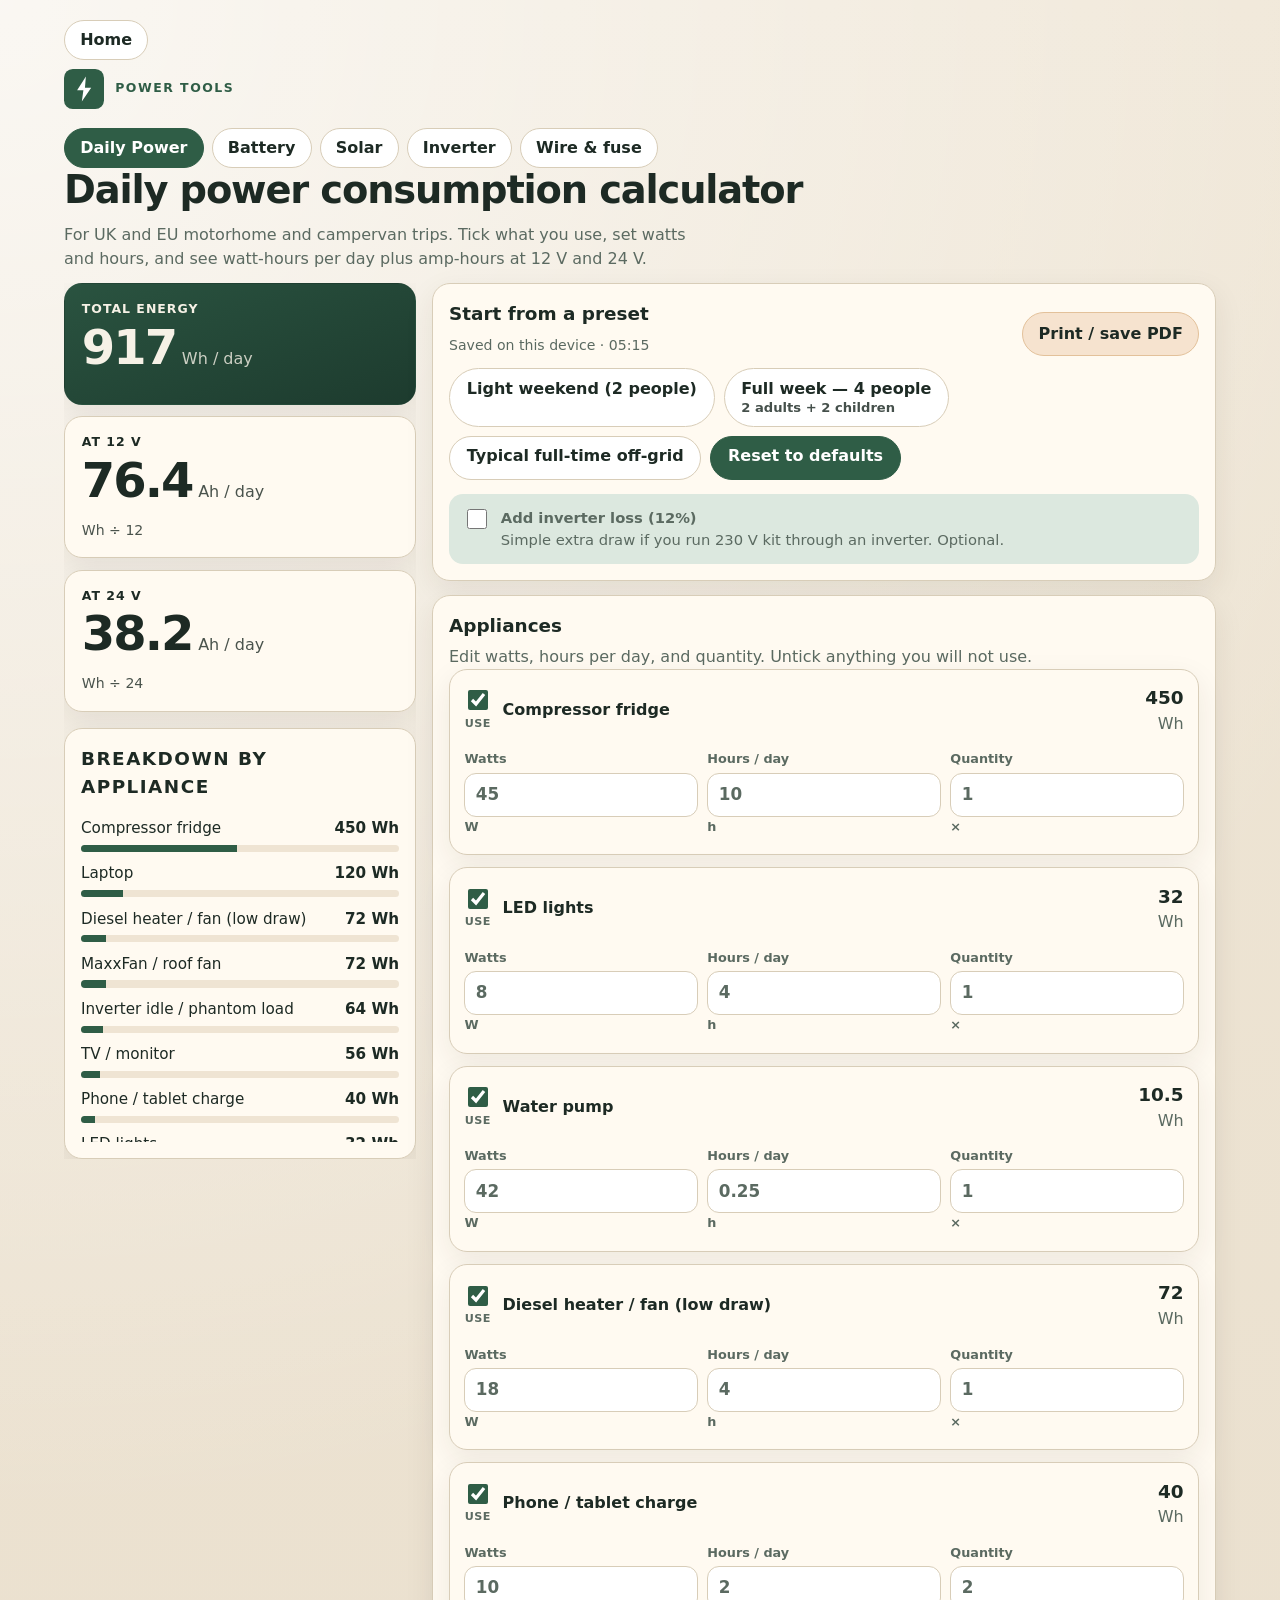
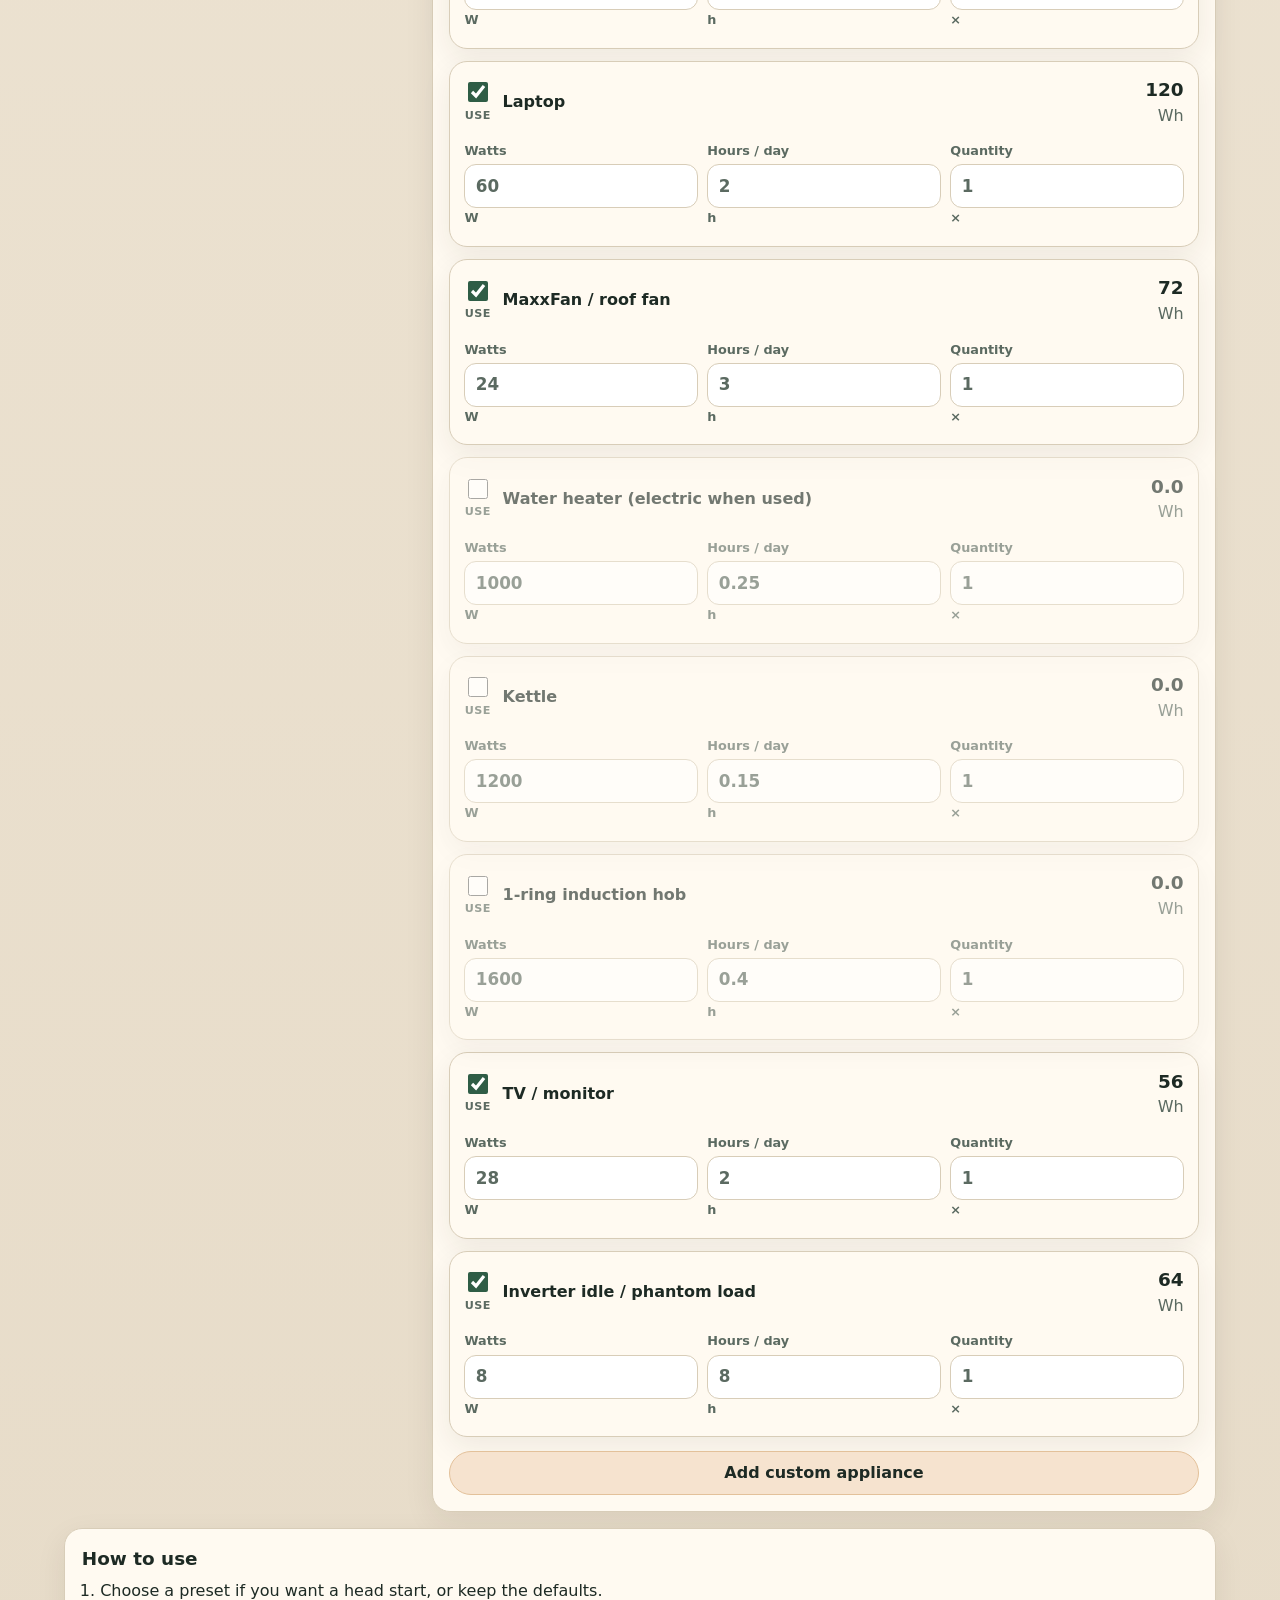
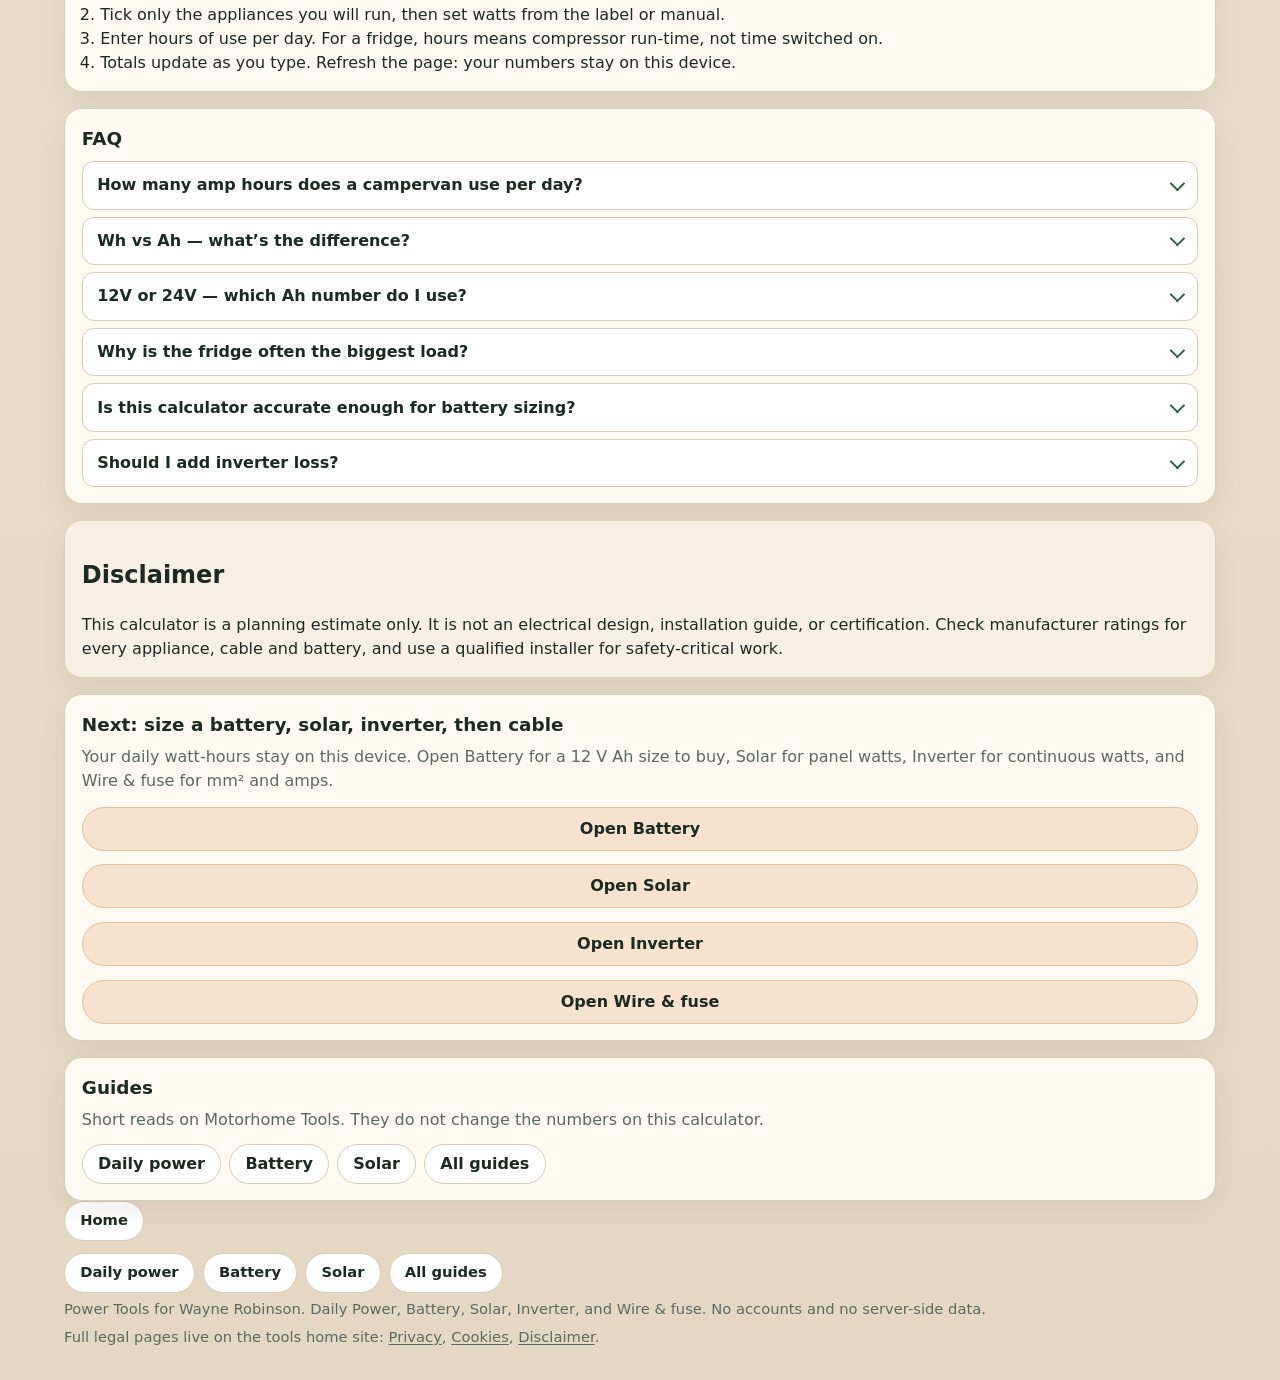
==== index.html @ b66bfe5d "Add Power hub Guides links, home JSON-LD, and Tools legal footer. Cross-link Daily Power, Battery, a" ====
<!DOCTYPE html>
<html lang="en-GB">
  <head>
    <meta charset="utf-8">
    <meta name="viewport" content="width=device-width, initial-scale=1">
    <title>Campervan Daily Power Calculator | Wh &amp; Ah at 12V / 24V | UK &amp; EU</title>
    <meta name="description" content="Work out campervan and motorhome daily power use in Wh and Ah at 12V and 24V. Free UK/EU planning estimate for fridge, lights, heater and more.">
    <meta name="robots" content="index,follow">
    <meta name="author" content="Wayne Robinson">
    <link rel="canonical" href="https://motorhomepower.co.uk/">
    <meta property="og:title" content="Campervan Daily Power Calculator | Wh &amp; Ah at 12V / 24V">
    <meta property="og:description" content="Pick appliances and hours of use to see daily watt-hours and amp-hours at 12V and 24V for UK and EU motorhomes and campervans.">
    <meta property="og:type" content="website">
    <meta property="og:url" content="https://motorhomepower.co.uk/">
    <meta property="og:image" content="https://motorhomepower.co.uk/assets/icon-512.png">
    <meta name="theme-color" content="#2f5d46">
    <link rel="icon" href="assets/favicon.svg?v=20260911a" type="image/svg+xml">
    <link rel="icon" href="assets/favicon-32.png?v=20260911a" type="image/png" sizes="32x32">
    <link rel="apple-touch-icon" href="assets/apple-touch-icon.png?v=20260911a" sizes="180x180">
    <link rel="icon" href="assets/icon-512.png?v=20260911a" type="image/png" sizes="512x512">
    <!-- ASSET_VERSION=20260915c — bump this query on CSS/JS below to force-refresh cached assets. -->
    <link rel="stylesheet" href="assets/styles.css?v=20260915c">
    <script type="application/ld+json">
    {
      "@context": "https://schema.org",
      "@graph": [
        {
          "@type": "WebApplication",
          "name": "Campervan Daily Power Calculator",
          "alternateName": "Daily power consumption calculator",
          "url": "https://motorhomepower.co.uk/",
          "description": "Work out campervan and motorhome daily power use in Wh and Ah at 12V and 24V. Free UK/EU planning estimate for fridge, lights, heater and more.",
          "applicationCategory": "UtilitiesApplication",
          "operatingSystem": "Any",
          "browserRequirements": "Requires JavaScript. Works in modern mobile and desktop browsers.",
          "inLanguage": "en-GB",
          "isAccessibleForFree": true,
          "author": {
            "@type": "Person",
            "name": "Wayne Robinson"
          },
          "featureList": [
            "Daily watt-hours from appliances and hours of use",
            "Amp-hours at 12 V and 24 V",
            "Optional inverter-loss allowance",
            "Figures stay on this device"
          ]
        },
        {
          "@type": "BreadcrumbList",
          "itemListElement": [
            {
              "@type": "ListItem",
              "position": 1,
              "name": "Motorhome Tools",
              "item": "https://motorhometools.co.uk/"
            },
            {
              "@type": "ListItem",
              "position": 2,
              "name": "Daily Power",
              "item": "https://motorhomepower.co.uk/"
            }
          ]
        }
      ]
    }
    </script>
  </head>
  <body>
    <a class="skip-link no-print" href="#calculator">Skip to calculator</a>
    <header class="site-header">
      <nav class="tool-nav hub-home no-print" aria-label="Motorhome Tools">
        <a href="https://motorhometools.co.uk/">Home</a>
      </nav>
      <a class="site-brand no-print" href="/">
        <img src="assets/logo.svg?v=20260911b" width="40" height="40" alt="Power — motorhome tools">
        <span class="eyebrow">Power Tools</span>
      </a>
      <nav class="tool-nav no-print" aria-label="Power Tools">
        <a href="/" aria-current="page">Daily Power</a>
        <a href="battery.html">Battery</a>
        <a href="solar.html">Solar</a>
        <a href="inverter.html">Inverter</a>
        <a href="wire.html">Wire &amp; fuse</a>
      </nav>
      <h1>Daily power consumption calculator</h1>
      <p class="lede no-print">
        For UK and EU motorhome and campervan trips. Tick what you use, set watts and hours,
        and see watt-hours per day plus amp-hours at 12&nbsp;V and 24&nbsp;V.
      </p>
      <p class="print-only print-meta">Planning estimate · daily Wh and Ah at 12&nbsp;V and 24&nbsp;V</p>
    </header>

    <main id="calculator" class="site-main">
      <div class="layout">
        <div class="summary-stack">
          <div class="totals-wrap">
            <section class="totals" aria-live="polite">
              <article class="total-card primary">
                <p class="label">Total energy</p>
                <p class="value"><strong id="total-wh">0</strong><span>Wh / day</span></p>
                <p class="hint" id="loss-note" hidden></p>
              </article>
              <div class="ah-grid">
                <article class="total-card">
                  <p class="label">At 12 V</p>
                  <p class="value"><strong id="total-ah12">0</strong><span>Ah / day</span></p>
                  <p class="hint">Wh ÷ 12</p>
                </article>
                <article class="total-card">
                  <p class="label">At 24 V</p>
                  <p class="value"><strong id="total-ah24">0</strong><span>Ah / day</span></p>
                  <p class="hint">Wh ÷ 24</p>
                </article>
              </div>
            </section>
          </div>

          <section class="breakdown panel" aria-labelledby="breakdown-title">
            <h2 id="breakdown-title">Breakdown by appliance</h2>
            <ol id="breakdown-list"></ol>
          </section>
        </div>

        <div class="controls">
          <section class="panel no-print" aria-labelledby="preset-title">
            <div class="panel-head">
              <div>
                <h2 id="preset-title">Start from a preset</h2>
                <p class="save-state" id="save-state">Saved on this device</p>
              </div>
              <button type="button" class="print-btn" id="print-sheet">Print / save PDF</button>
            </div>
            <div id="presets" class="preset-row" role="group" aria-label="Usage presets"></div>
            <label class="loss-toggle">
              <input id="inverter-loss" type="checkbox">
              <span>
                <strong>Add inverter loss (12%)</strong>
                <span>Simple extra draw if you run 230&nbsp;V kit through an inverter. Optional.</span>
              </span>
            </label>
          </section>

          <section class="panel loads-panel no-print" aria-labelledby="loads-title">
            <h2 id="loads-title">Appliances</h2>
            <p class="lede tight">Edit watts, hours per day, and quantity. Untick anything you will not use.</p>
            <div id="appliance-list" class="appliance-list"></div>
            <button type="button" class="add-btn" id="add-custom">Add custom appliance</button>
          </section>
        </div>
      </div>

      <section class="help-grid no-print" aria-labelledby="help-title">
        <article class="help-card">
          <h2 id="help-title">How to use</h2>
          <ol>
            <li>Choose a preset if you want a head start, or keep the defaults.</li>
            <li>Tick only the appliances you will run, then set watts from the label or manual.</li>
            <li>Enter hours of use per day. For a fridge, hours means compressor run-time, not time switched on.</li>
            <li>Totals update as you type. Refresh the page: your numbers stay on this device.</li>
          </ol>
        </article>
      </section>

      <section class="help-card faq-card no-print" aria-labelledby="faq-title">
        <h2 id="faq-title">FAQ</h2>
        <details>
          <summary>How many amp hours does a campervan use per day?</summary>
          <p>
            There is no single number. A light weekend for two people is often a few tens of Ah at 12&nbsp;V.
              A family week with a kettle or induction hob through an inverter can be a few hundred Ah.
              Use the totals above for your own kit rather than a rule of thumb.
          </p>
        </details>
        <details>
          <summary>Wh vs Ah — what’s the difference?</summary>
          <p>
            Watt-hours (Wh) measure energy. Amp-hours (Ah) are that energy divided by battery voltage:
              Ah = Wh ÷ volts. Wh is useful for comparing loads. Ah is useful once you know whether the
              battery is 12&nbsp;V or 24&nbsp;V.
          </p>
        </details>
        <details>
          <summary>12V or 24V — which Ah number do I use?</summary>
          <p>
            Use the Ah figure that matches your leisure-battery voltage. The same daily Wh is half the Ah
              on 24&nbsp;V (Wh ÷ 24) compared with 12&nbsp;V (Wh ÷ 12). Do not mix the two.
          </p>
        </details>
        <details>
          <summary>Why is the fridge often the biggest load?</summary>
          <p>
            A compressor fridge may only draw 40–60&nbsp;W, but it cycles for many hours. That daily
              watt-hour total often beats lights, phones and a laptop combined. Hours here means compressor
              run-time, not time the fridge is switched on.
          </p>
        </details>
        <details>
          <summary>Is this calculator accurate enough for battery sizing?</summary>
          <p>
            It is a planning estimate, not a design or a guarantee. Weather, fridge duty cycle, cable
              losses, battery age and inverter efficiency all change the real figure. Use it to compare
              setups and leave a margin; get a qualified installer for safety-critical work.
          </p>
        </details>
        <details>
          <summary>Should I add inverter loss?</summary>
          <p>
            Tick it if you run 230&nbsp;V kit (kettle, hob, laptop brick) through an inverter. The extra
              12% is a simple allowance, not a measured efficiency. 12&nbsp;V loads such as the fridge do
              not need it on their own.
          </p>
        </details>
      </section>

      <aside class="disclaimer" aria-label="Disclaimer">
        <h2>Disclaimer</h2>
        <p>
          This calculator is a planning estimate only. It is not an electrical design, installation guide,
          or certification. Check manufacturer ratings for every appliance, cable and battery, and use a
          qualified installer for safety-critical work.
        </p>
      </aside>

      <section class="help-card next-tool no-print" aria-labelledby="next-tool-title">
        <h2 id="next-tool-title">Next: size a battery, solar, inverter, then cable</h2>
        <p>
          Your daily watt-hours stay on this device. Open Battery for a 12&nbsp;V Ah size to buy,
          Solar for panel watts, Inverter for continuous watts, and Wire &amp; fuse for mm² and amps.
        </p>
        <a class="add-btn next-tool-link" href="battery.html">Open Battery</a>
        <a class="add-btn next-tool-link" href="solar.html">Open Solar</a>
        <a class="add-btn next-tool-link" href="inverter.html">Open Inverter</a>
        <a class="add-btn next-tool-link" href="wire.html">Open Wire &amp; fuse</a>
      </section>

      <section class="help-card guides-strip no-print" id="guides" aria-labelledby="guides-title">
        <h2 id="guides-title">Guides</h2>
        <p>Short reads on Motorhome Tools. They do not change the numbers on this calculator.</p>
        <nav class="tool-nav" aria-label="Guides">
          <a href="https://motorhometools.co.uk/guides/daily-power-budget.html">Daily power</a>
          <a href="https://motorhometools.co.uk/guides/battery-size-plain-english.html">Battery</a>
          <a href="https://motorhometools.co.uk/guides/solar-reality-check.html">Solar</a>
          <a href="https://motorhometools.co.uk/guides/">All guides</a>
        </nav>
      </section>
    </main>

    <footer class="site-footer no-print">
      <nav class="tool-nav hub-home" aria-label="Motorhome Tools">
        <a href="https://motorhometools.co.uk/">Home</a>
      </nav>
      <nav class="tool-nav" aria-label="Guides">
        <a href="https://motorhometools.co.uk/guides/daily-power-budget.html">Daily power</a>
        <a href="https://motorhometools.co.uk/guides/battery-size-plain-english.html">Battery</a>
        <a href="https://motorhometools.co.uk/guides/solar-reality-check.html">Solar</a>
        <a href="https://motorhometools.co.uk/guides/">All guides</a>
      </nav>
      <p>Power Tools for Wayne Robinson. Daily Power, Battery, Solar, Inverter, and Wire &amp; fuse. No accounts and no server-side data.</p>
      <p class="footer-legal">Full legal pages live on the tools home site: <a href="https://motorhometools.co.uk/privacy.html">Privacy</a>, <a href="https://motorhometools.co.uk/cookies.html">Cookies</a>, <a href="https://motorhometools.co.uk/disclaimer.html">Disclaimer</a>.</p>
    </footer>

    <div
      class="rotate-gate no-print"
      id="rotate-gate"
      role="alertdialog"
      aria-modal="true"
      aria-hidden="true"
      aria-labelledby="rotate-gate-title"
      aria-describedby="rotate-gate-text"
    >
      <div class="rotate-gate-card">
        <svg class="rotate-gate-icon" viewBox="0 0 64 64" aria-hidden="true" focusable="false">
          <rect x="18" y="8" width="28" height="48" rx="5" fill="none" stroke="currentColor" stroke-width="3"></rect>
          <circle cx="32" cy="48" r="2.2" fill="currentColor"></circle>
          <path d="M50 28a18 18 0 0 1-28 15" fill="none" stroke="currentColor" stroke-width="3" stroke-linecap="round"></path>
          <path d="M46 22v8h8" fill="none" stroke="currentColor" stroke-width="3" stroke-linecap="round" stroke-linejoin="round"></path>
        </svg>
        <h2 id="rotate-gate-title" tabindex="-1">Turn your phone upright</h2>
        <p id="rotate-gate-text">This calculator is made for portrait. Rotate your phone back to keep using it.</p>
      </div>
    </div>

    <script src="assets/calc.js?v=20260909a"></script>
    <script src="assets/defaults.js?v=20260909a"></script>
    <script src="assets/storage.js?v=20260909a"></script>
    <script src="assets/ui.js?v=20260909a"></script>
    <script src="assets/app.js?v=20260909a"></script>
  </body>
</html>
---- assets/styles.css ----
:root {
  --bg: #efe6d6;
  --bg-deep: #e4d8c4;
  --ink: #1d2a24;
  --muted: #5b6a61;
  --card: #fffaf1;
  --card-edge: #d8cdb8;
  --accent: #2f5d46;
  --accent-soft: #dce8df;
  --warm: #c56a27;
  --warm-soft: #f6e3cf;
  --danger: #8a3b2d;
  --shadow: 0 10px 30px rgba(48, 38, 22, 0.08);
  --radius: 18px;
  --max: 72rem;
  color-scheme: light;
}

* {
  box-sizing: border-box;
}

html {
  scroll-behavior: smooth;
}

body {
  margin: 0;
  min-height: 100vh;
  font-family: "Segoe UI", "Helvetica Neue", system-ui, sans-serif;
  color: var(--ink);
  background:
    radial-gradient(circle at top left, rgba(255, 255, 255, 0.7), transparent 32%),
    linear-gradient(180deg, var(--bg) 0%, var(--bg-deep) 100%);
  line-height: 1.5;
}

.sr-only {
  position: absolute;
  width: 1px;
  height: 1px;
  padding: 0;
  margin: -1px;
  overflow: hidden;
  clip: rect(0, 0, 0, 0);
  border: 0;
}

.skip-link {
  position: absolute;
  left: 1rem;
  top: -3rem;
  z-index: 20;
  padding: 0.6rem 0.9rem;
  background: var(--ink);
  color: #fff;
  border-radius: 999px;
}

.skip-link:focus {
  top: 1rem;
}

.site-header,
.site-main,
.site-footer {
  width: min(var(--max), calc(100% - 1.5rem));
  margin-inline: auto;
}

.site-header {
  padding: 1.25rem 0 0.75rem;
}

.site-brand {
  display: inline-flex;
  align-items: center;
  gap: 0.7rem;
  margin: 0 0 0.1rem;
  color: inherit;
  text-decoration: none;
}

.site-brand img {
  display: block;
  width: 2.5rem;
  height: 2.5rem;
  flex: 0 0 auto;
}

.site-brand .eyebrow {
  margin: 0;
}

.eyebrow {
  margin: 0 0 0.35rem;
  color: var(--accent);
  font-size: 0.78rem;
  font-weight: 700;
  letter-spacing: 0.12em;
  text-transform: uppercase;
}

.site-header h1 {
  margin: 0;
  font-size: clamp(1.7rem, 5vw, 2.4rem);
  line-height: 1.15;
  letter-spacing: -0.03em;
}

.lede {
  max-width: 40rem;
  margin: 0.7rem 0 0;
  color: var(--muted);
}

.tool-nav {
  display: flex;
  flex-wrap: wrap;
  gap: 0.5rem;
  margin: 0.75rem 0 0;
}

.hub-home {
  margin: 0 0 0.55rem;
}

.site-footer .hub-home {
  margin: 0 0 0.75rem;
}

.hub-home a {
  background: var(--warm-soft);
  border-color: #e3c19a;
}

.tool-nav a,
.text-btn {
  appearance: none;
  display: inline-flex;
  align-items: center;
  justify-content: center;
  border: 1px solid var(--card-edge);
  background: #fff;
  color: var(--ink);
  border-radius: 999px;
  min-height: 2.5rem;
  padding: 0.4rem 0.95rem;
  font: inherit;
  font-weight: 650;
  text-decoration: none;
  cursor: pointer;
}

.tool-nav a[aria-current="page"],
.tool-nav a.is-current {
  background: var(--accent);
  color: #fff;
  border-color: var(--accent);
}

.text-btn {
  min-height: 2.6rem;
  background: var(--warm-soft);
  border-color: #e3c19a;
}

.action-row {
  display: flex;
  flex-wrap: wrap;
  gap: 0.55rem;
  margin-top: 0.85rem;
}

#source-note {
  margin-top: 0.85rem;
}

.field-heading {
  margin: 1.1rem 0 0.45rem;
  font-size: 0.8rem;
  font-weight: 700;
  letter-spacing: 0.08em;
  text-transform: uppercase;
  color: var(--muted);
}

.field-hint {
  margin: 0.4rem 0 0;
  color: var(--muted);
  font-size: 0.88rem;
}

.panel > .field {
  display: block;
  margin-top: 0.9rem;
}

.panel > .field[hidden] {
  display: none;
}

.next-tool {
  margin: 1rem 0 0;
}

.next-tool p {
  margin: 0.4rem 0 0;
  color: var(--muted);
}

.next-tool-link {
  display: inline-flex;
  align-items: center;
  justify-content: center;
  width: auto;
  min-width: 12rem;
  margin-top: 0.85rem;
  margin-right: 0.55rem;
  text-decoration: none;
}

/* Phones: keep document order totals → appliances → breakdown. */
.layout {
  display: flex;
  flex-direction: column;
  isolation: isolate;
}

.summary-stack {
  display: contents;
}

.totals-wrap {
  order: 1;
  position: sticky;
  top: 0;
  z-index: 5;
  padding: 0.65rem 0 0.85rem;
  background: linear-gradient(180deg, rgba(239, 230, 214, 0.96), rgba(239, 230, 214, 0.88));
  backdrop-filter: blur(10px);
}

.controls {
  order: 2;
}

.breakdown {
  order: 3;
}

.totals {
  display: grid;
  grid-template-columns: 1fr;
  gap: 0.7rem;
}

.total-card,
.panel,
.appliance-card,
.help-card,
.disclaimer {
  background: var(--card);
  border: 1px solid var(--card-edge);
  border-radius: var(--radius);
  box-shadow: var(--shadow);
}

.total-card {
  padding: 1rem 1.05rem 1.05rem;
}

.total-card.primary {
  background: linear-gradient(160deg, #2a5340 0%, #1d3b2e 100%);
  color: #f6f1e6;
  border-color: transparent;
}

.total-card .label,
.breakdown h2 {
  margin: 0;
  font-size: 0.78rem;
  letter-spacing: 0.08em;
  text-transform: uppercase;
  font-weight: 700;
}

.total-card .value {
  display: flex;
  align-items: baseline;
  gap: 0.35rem;
  margin-top: 0.25rem;
  font-variant-numeric: tabular-nums;
}

.total-card .value strong {
  font-size: clamp(2rem, 8vw, 3rem);
  letter-spacing: -0.04em;
  line-height: 1;
}

.total-card .value span,
.total-card .hint {
  color: inherit;
  opacity: 0.8;
}

.total-card .hint,
.loss-note,
.save-state {
  margin: 0.45rem 0 0;
  font-size: 0.88rem;
}

.ah-grid {
  display: grid;
  grid-template-columns: 1fr 1fr;
  gap: 0.7rem;
}

.totals.battery-totals,
.totals.solar-totals,
.totals.inverter-totals,
.totals.wiring-totals {
  grid-template-columns: 1fr;
}

.battery-voltage,
.solar-kicker,
.inverter-kicker,
.wiring-kicker {
  margin: 0.35rem 0 0;
  font-size: 0.95rem;
  font-weight: 650;
  opacity: 0.88;
}

.wiring-fuse {
  margin: 0.55rem 0 0;
  font-size: 1.05rem;
  font-weight: 650;
}

.wiring-fuse strong {
  font-variant-numeric: tabular-nums;
  font-size: 1.25rem;
}

.battery-support,
.solar-support,
.inverter-support,
.wiring-support {
  display: flex;
  flex-wrap: wrap;
  gap: 0.45rem 0.55rem;
  margin: 0.7rem 0 0;
  font-size: 0.88rem;
}

.battery-support span,
.solar-support span,
.inverter-support span,
.wiring-support span {
  display: inline-flex;
  align-items: baseline;
  gap: 0.2rem;
  padding: 0.28rem 0.65rem;
  border-radius: 999px;
  background: rgba(255, 255, 255, 0.12);
}

.battery-support strong,
.solar-support strong,
.inverter-support strong,
.wiring-support strong {
  font-variant-numeric: tabular-nums;
}

.panel {
  padding: 1rem;
}

.loads-panel {
  margin-top: 0.85rem;
}

.lede.tight {
  margin-top: 0;
}

.panel-head {
  display: flex;
  justify-content: space-between;
  flex-wrap: wrap;
  gap: 0.75rem;
  align-items: end;
  margin-bottom: 0.75rem;
}

.panel h2,
.help-card h2 {
  margin: 0 0 0.35rem;
  font-size: 1.15rem;
}

.preset-row {
  display: flex;
  flex-wrap: wrap;
  gap: 0.55rem;
}

.preset-row button,
.icon-btn,
.add-btn,
.print-btn {
  appearance: none;
  border: 1px solid var(--card-edge);
  background: #fff;
  color: var(--ink);
  border-radius: 999px;
  min-height: 2.75rem;
  padding: 0.55rem 0.95rem;
  font: inherit;
  font-weight: 650;
  cursor: pointer;
}

.preset-row button {
  display: inline-flex;
  flex-direction: column;
  align-items: flex-start;
  max-width: 100%;
  padding: 0.6rem 1.05rem;
  text-align: left;
  line-height: 1.3;
  text-wrap: pretty;
  white-space: normal;
}

.preset-sublabel {
  display: block;
  font-size: 0.82em;
  font-weight: 600;
  opacity: 0.82;
}

.preset-row button.is-selected,
.preset-row button[aria-pressed="true"] {
  background: var(--accent);
  color: #fff;
  border-color: var(--accent);
}

.print-btn {
  background: var(--warm-soft);
  border-color: #e3c19a;
}

.preset-row button:focus-visible,
.icon-btn:focus-visible,
.add-btn:focus-visible,
.print-btn:focus-visible,
.site-brand:focus-visible,
.tool-nav a:focus-visible,
.text-btn:focus-visible,
input:focus-visible {
  outline: 3px solid #f0b25a;
  outline-offset: 2px;
}

.loss-toggle {
  display: flex;
  align-items: flex-start;
  gap: 0.7rem;
  margin-top: 0.9rem;
  padding: 0.8rem 0.9rem;
  background: var(--accent-soft);
  border-radius: 14px;
}

.loss-toggle input {
  width: 1.2rem;
  height: 1.2rem;
  margin-top: 0.15rem;
  accent-color: var(--accent);
}

.loss-toggle strong {
  display: block;
}

.loss-toggle span {
  color: var(--muted);
  font-size: 0.92rem;
}

.appliance-list {
  display: grid;
  gap: 0.75rem;
}

.loads-panel .field-hint + .appliance-list {
  margin-top: 0.75rem;
}

.appliance-card {
  padding: 0.9rem;
}

.appliance-card.is-off {
  opacity: 0.62;
}

.appliance-head {
  display: grid;
  grid-template-columns: auto minmax(0, 1fr) auto;
  gap: 0.7rem;
  align-items: center;
}

.appliance-card[data-id^="custom-"] .appliance-head {
  grid-template-columns: auto minmax(0, 1fr) auto auto;
}

.appliance-title,
.appliance-wh {
  min-width: 0;
}

.appliance-title h3 {
  overflow-wrap: anywhere;
}

.appliance-title h3,
.name-input {
  margin: 0;
  font-size: 1rem;
  font-weight: 700;
}

.name-input,
.field-control input {
  width: 100%;
  min-width: 0;
  border: 1px solid var(--card-edge);
  border-radius: 12px;
  background: #fff;
  color: inherit;
  font: inherit;
}

.name-input {
  min-height: 2.6rem;
  padding: 0.4rem 0.65rem;
}

.check {
  display: flex;
  flex-direction: column;
  align-items: center;
  gap: 0.15rem;
  font-size: 0.7rem;
  font-weight: 700;
  letter-spacing: 0.04em;
  text-transform: uppercase;
  color: var(--muted);
}

.check input {
  width: 1.25rem;
  height: 1.25rem;
  accent-color: var(--accent);
}

.appliance-wh {
  margin: 0;
  text-align: right;
  font-variant-numeric: tabular-nums;
  color: var(--muted);
}

.appliance-wh strong {
  display: block;
  color: var(--ink);
  font-size: 1.15rem;
}

.icon-btn {
  min-width: 4.6rem;
  color: var(--danger);
}

.appliance-fields {
  display: grid;
  grid-template-columns: 1fr;
  gap: 0.6rem;
  margin-top: 0.85rem;
}

.field span {
  display: block;
  margin-bottom: 0.25rem;
  font-size: 0.8rem;
  font-weight: 700;
  color: var(--muted);
}

.field-control {
  display: flex;
  align-items: center;
  gap: 0.4rem;
}

.field-control input {
  min-height: 2.75rem;
  padding: 0.45rem 0.65rem;
  font-size: 1.05rem;
  font-variant-numeric: tabular-nums;
}

.field-control em {
  font-style: normal;
  color: var(--muted);
  min-width: 1rem;
}

.add-btn {
  width: 100%;
  margin-top: 0.85rem;
  background: var(--warm-soft);
  border-color: #e3c19a;
}

.breakdown {
  margin-top: 1rem;
}

.breakdown ol {
  list-style: none;
  margin: 0.7rem 0 0;
  padding: 0;
  display: grid;
  gap: 0.65rem;
}

.breakdown-meta {
  display: flex;
  justify-content: space-between;
  gap: 0.75rem;
  font-size: 0.95rem;
}

.breakdown-bar {
  height: 0.45rem;
  margin-top: 0.3rem;
  background: #efe4d3;
  border-radius: 999px;
  overflow: hidden;
}

.breakdown-bar span {
  display: block;
  height: 100%;
  background: var(--accent);
}

.help-grid,
.faq-card,
.disclaimer,
.next-tool,
.guides-strip {
  position: relative;
  z-index: 1;
}

.guides-strip {
  margin: 1rem 0 0;
}

.guides-strip p {
  margin: 0.4rem 0 0;
  color: var(--muted);
}

.help-grid {
  display: grid;
  gap: 0.75rem;
  margin: 1rem 0;
}

.help-card,
.disclaimer {
  padding: 1rem 1.05rem;
}

.help-card ol,
.help-card ul {
  margin: 0.4rem 0 0;
  padding-left: 1.15rem;
}

.faq-card {
  margin: 0 0 1rem;
}

.faq-card details {
  background: #fff;
  border: 1px solid var(--card-edge);
  border-radius: 12px;
  padding: 0.7rem 0.9rem;
  margin: 0.45rem 0;
}

.faq-card details:first-of-type {
  margin-top: 0.55rem;
}

.faq-card details:last-of-type {
  margin-bottom: 0;
}

.faq-card summary {
  list-style: none;
  cursor: pointer;
  font-weight: 750;
  display: flex;
  align-items: center;
  justify-content: space-between;
  gap: 0.75rem;
}

.faq-card summary::-webkit-details-marker {
  display: none;
}

.faq-card summary::after {
  content: "";
  flex: 0 0 0.55rem;
  width: 0.55rem;
  height: 0.55rem;
  border-right: 2px solid var(--accent);
  border-bottom: 2px solid var(--accent);
  transform: rotate(45deg);
  transition: transform 0.15s ease;
  margin-top: -4px;
}

.faq-card details[open] > summary::after {
  transform: rotate(-135deg);
  margin-top: 4px;
}

.faq-card summary:focus-visible {
  outline: 2px solid var(--accent);
  outline-offset: 3px;
  border-radius: 4px;
}

.faq-card details p {
  color: var(--muted);
  margin: 0.45rem 0 0.15rem;
}

.print-only {
  display: none;
}

.disclaimer {
  background: #f7efe3;
  border-color: #e2d1b4;
}

.disclaimer p {
  margin: 0.4rem 0 0;
}

.save-state {
  color: var(--muted);
}

.site-footer {
  padding: 0 0 2rem;
  color: var(--muted);
  font-size: 0.92rem;
}

.site-footer p {
  margin: 0.35rem 0 0;
}

.site-footer .tool-nav + .tool-nav {
  margin-top: 0.55rem;
}

.footer-legal {
  margin: 0.55rem 0 0;
}

.footer-legal a {
  color: inherit;
  text-underline-offset: 0.15em;
}

.rotate-gate {
  display: none;
}

.rotate-gate-card {
  width: min(28rem, 100%);
  padding: 1.35rem 1.25rem 1.4rem;
  background: var(--card);
  color: var(--ink);
  border: 1px solid var(--card-edge);
  border-radius: var(--radius);
  box-shadow: var(--shadow);
}

.rotate-gate-icon {
  display: block;
  width: 3.4rem;
  height: 3.4rem;
  margin: 0 auto 0.7rem;
  color: var(--accent);
}

.rotate-gate-card h2 {
  margin: 0;
  font-size: 1.45rem;
  letter-spacing: -0.03em;
  line-height: 1.2;
}

.rotate-gate-card p {
  margin: 0.55rem 0 0;
  color: var(--muted);
}

/*
  Phones held sideways only. iPad landscape is taller than this (768px+),
  and wide desktop windows are excluded by max-width.
*/
@media (orientation: landscape) and (max-height: 540px) and (max-width: 1000px) {
  html,
  body {
    overflow: hidden;
    height: 100%;
    overscroll-behavior: none;
    touch-action: none;
  }

  .skip-link,
  .site-header,
  .site-main,
  .site-footer {
    pointer-events: none;
    user-select: none;
  }

  .rotate-gate {
    display: flex;
    position: fixed;
    inset: 0;
    z-index: 200;
    align-items: center;
    justify-content: center;
    padding: 1rem;
    background: rgba(29, 42, 36, 0.92);
    text-align: center;
  }
}

@media (max-width: 420px) {
  .appliance-head,
  .appliance-card[data-id^="custom-"] .appliance-head {
    grid-template-columns: auto minmax(0, 1fr);
    align-items: start;
  }

  .appliance-wh,
  .icon-btn {
    grid-column: 2;
    justify-self: end;
  }
}

@media (min-width: 640px) {
  .appliance-fields {
    grid-template-columns: repeat(3, 1fr);
  }

  .totals {
    grid-template-columns: 1.3fr 1fr;
  }

  .totals.battery-totals,
  .totals.solar-totals,
  .totals.inverter-totals,
  .totals.wiring-totals {
    grid-template-columns: 1fr;
  }

  .ah-grid {
    grid-template-columns: 1fr;
  }
}

/* Phone landscape and other short windows: do not pin totals over the page. */
@media (max-height: 699px) {
  .totals-wrap {
    position: static;
    z-index: auto;
    padding: 0.4rem 0 0.55rem;
  }

  .totals {
    grid-template-columns: minmax(0, 1.2fr) minmax(0, 1fr) minmax(0, 1fr);
  }

  .ah-grid {
    display: contents;
  }

  .totals.battery-totals,
  .totals.solar-totals,
  .totals.inverter-totals,
  .totals.wiring-totals {
    grid-template-columns: 1fr;
  }

  .total-card {
    padding: 0.7rem 0.8rem 0.75rem;
  }

  .total-card .value strong {
    font-size: clamp(1.35rem, 5.5vw, 2.1rem);
  }
}

/*
  Sticky two-column summary is for tablet/desktop only.
  Phone landscape is often 800–930px wide but ~390px tall, so a width-only
  768px grid overlaps the appliance editor and How to use / FAQ.
*/
@media (min-width: 768px) and (min-height: 700px) {
  .layout {
    display: grid;
    grid-template-columns: minmax(16.5rem, 20rem) minmax(0, 1fr);
    gap: 1rem;
    align-items: start;
  }

  .summary-stack {
    display: flex;
    flex-direction: column;
    gap: 1rem;
    position: sticky;
    top: 0.75rem;
    z-index: 1;
    align-self: start;
    max-height: calc(100vh - 1.5rem);
    max-height: calc(100dvh - 1.5rem);
    min-height: 0;
    overflow: auto;
  }

  .totals-wrap {
    order: unset;
    position: static;
    z-index: auto;
    padding: 0;
    background: none;
    backdrop-filter: none;
    flex: 0 0 auto;
  }

  .controls {
    order: unset;
    position: relative;
    z-index: 2;
    min-width: 0;
  }

  .breakdown {
    order: unset;
    margin-top: 0;
    flex: 1 1 auto;
    min-height: 0;
    display: flex;
    flex-direction: column;
    overflow: hidden;
  }

  .breakdown ol {
    flex: 1 1 auto;
    min-height: 0;
    overflow-y: auto;
    overscroll-behavior: contain;
    -webkit-overflow-scrolling: touch;
  }

  .totals,
  .ah-grid {
    grid-template-columns: 1fr;
  }
}

@media (min-width: 960px) and (min-height: 700px) {
  .layout {
    grid-template-columns: minmax(18rem, 22rem) minmax(0, 1fr);
  }
}

@media print {
  :root {
    color-scheme: light;
  }

  @page {
    margin: 12mm;
  }

  * {
    box-shadow: none !important;
    text-shadow: none !important;
  }

  html {
    scroll-behavior: auto;
  }

  body {
    background: #fff;
    color: #111;
    font-size: 12pt;
    line-height: 1.4;
    -webkit-print-color-adjust: exact;
    print-color-adjust: exact;
  }

  .no-print {
    display: none !important;
  }

  .print-only {
    display: block;
  }

  .print-meta {
    margin: 0.4rem 0 0;
    color: #444;
    font-size: 10pt;
  }

  .site-header,
  .site-main,
  .site-footer {
    width: 100%;
    max-width: none;
    margin: 0;
  }

  .site-header {
    padding: 0 0 0.6rem;
  }

  .site-header h1 {
    font-size: 20pt;
  }

  .summary-stack,
  .totals-wrap,
  .controls,
  .breakdown {
    display: block;
    order: unset;
    position: static;
    max-height: none;
    overflow: visible;
  }

  .totals-wrap {
    padding: 0;
    background: none;
    backdrop-filter: none;
  }

  .layout,
  .totals,
  .ah-grid,
  .help-grid {
    display: block;
  }

  .breakdown ol {
    overflow: visible;
    max-height: none;
  }

  .total-card,
  .panel,
  .disclaimer {
    break-inside: avoid;
    box-shadow: none;
    background: #fff;
    border: 1px solid #bbb;
    border-radius: 0;
    margin: 0 0 0.7rem;
    padding: 0.65rem 0.75rem;
  }

  .total-card.primary {
    background: #fff;
    color: #111;
    border-color: #bbb;
  }

  .total-card .value strong {
    font-size: 18pt;
  }

  .total-card .value span,
  .total-card .hint {
    opacity: 1;
    color: #444;
  }

  .breakdown {
    margin-top: 0;
  }

  .breakdown-bar {
    background: #e6e6e6;
  }

  .breakdown-bar span {
    background: #333;
  }

  .disclaimer {
    background: #fff;
    border-color: #bbb;
  }

  .ah-grid .total-card {
    margin-bottom: 0.7rem;
  }

  .battery-support span,
  .solar-support span,
  .inverter-support span,
  .wiring-support span {
    background: #f3f3f3;
    border: 1px solid #ccc;
  }
}
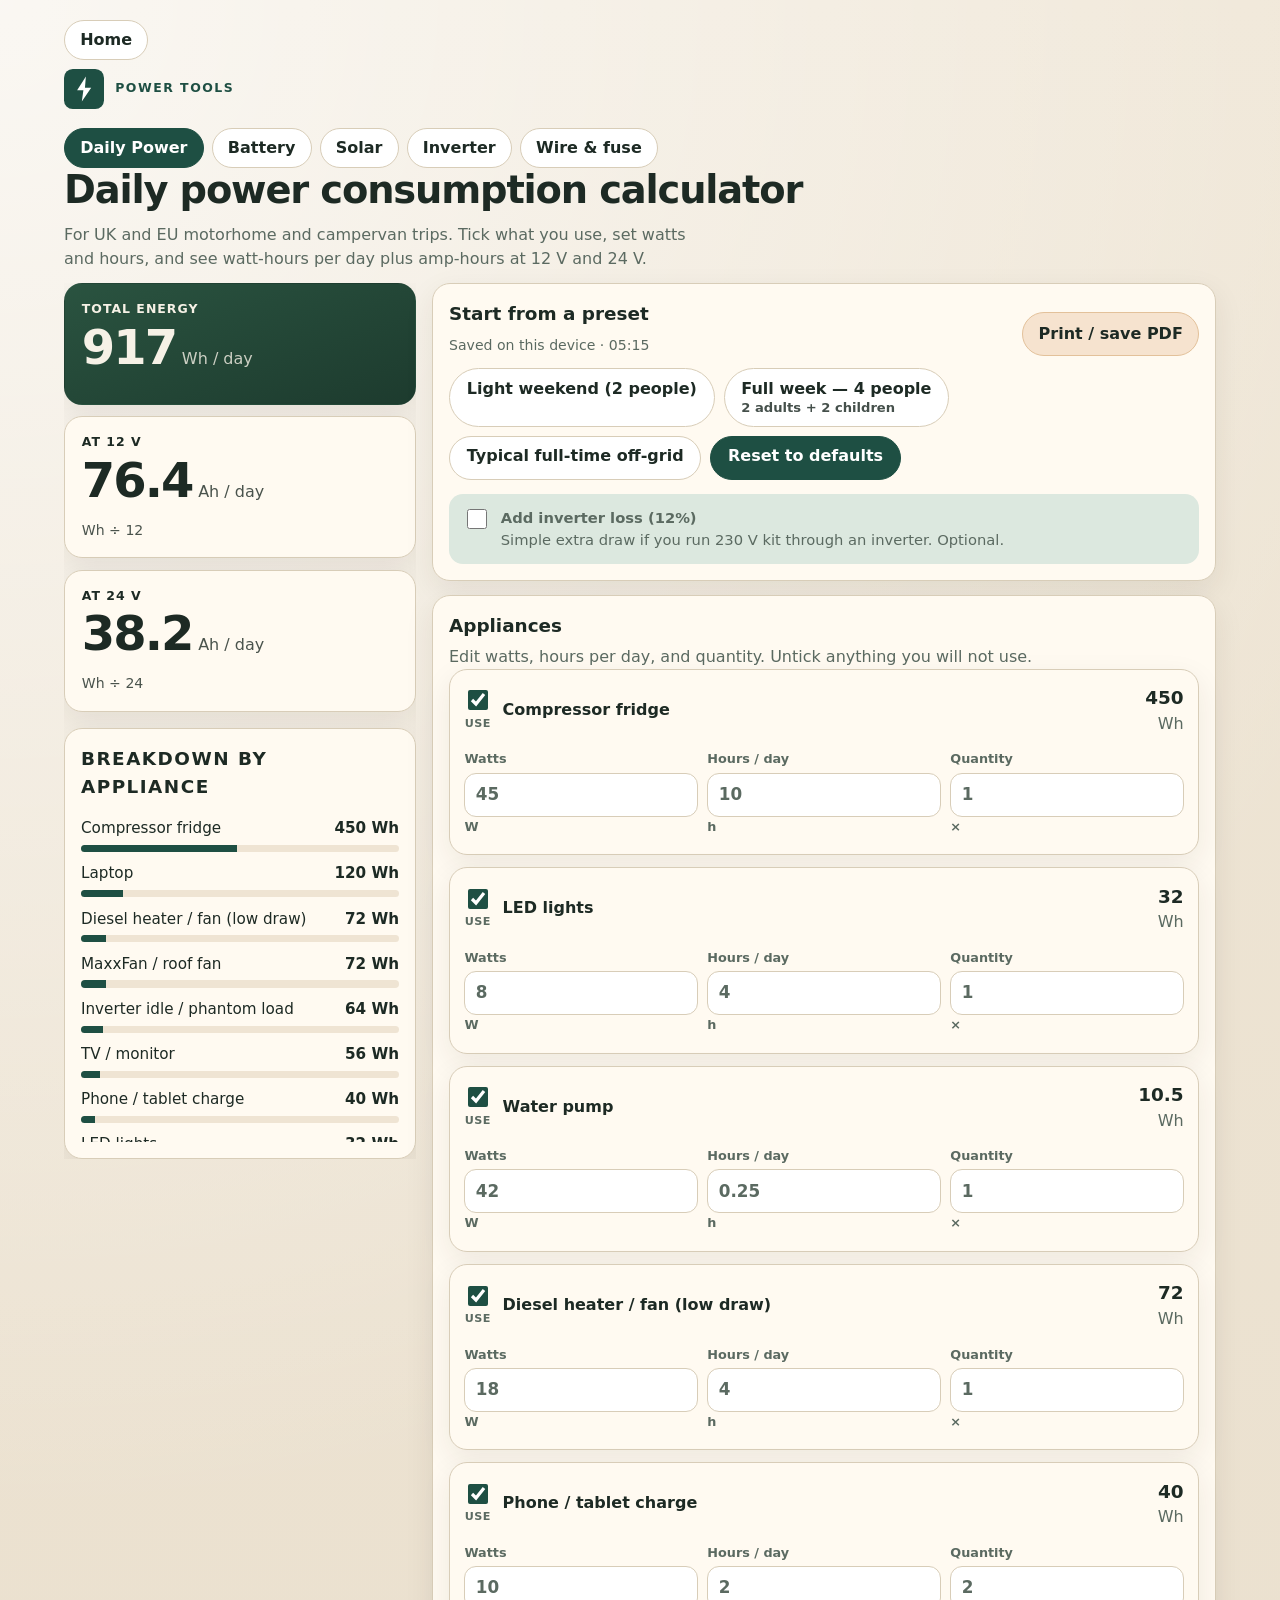
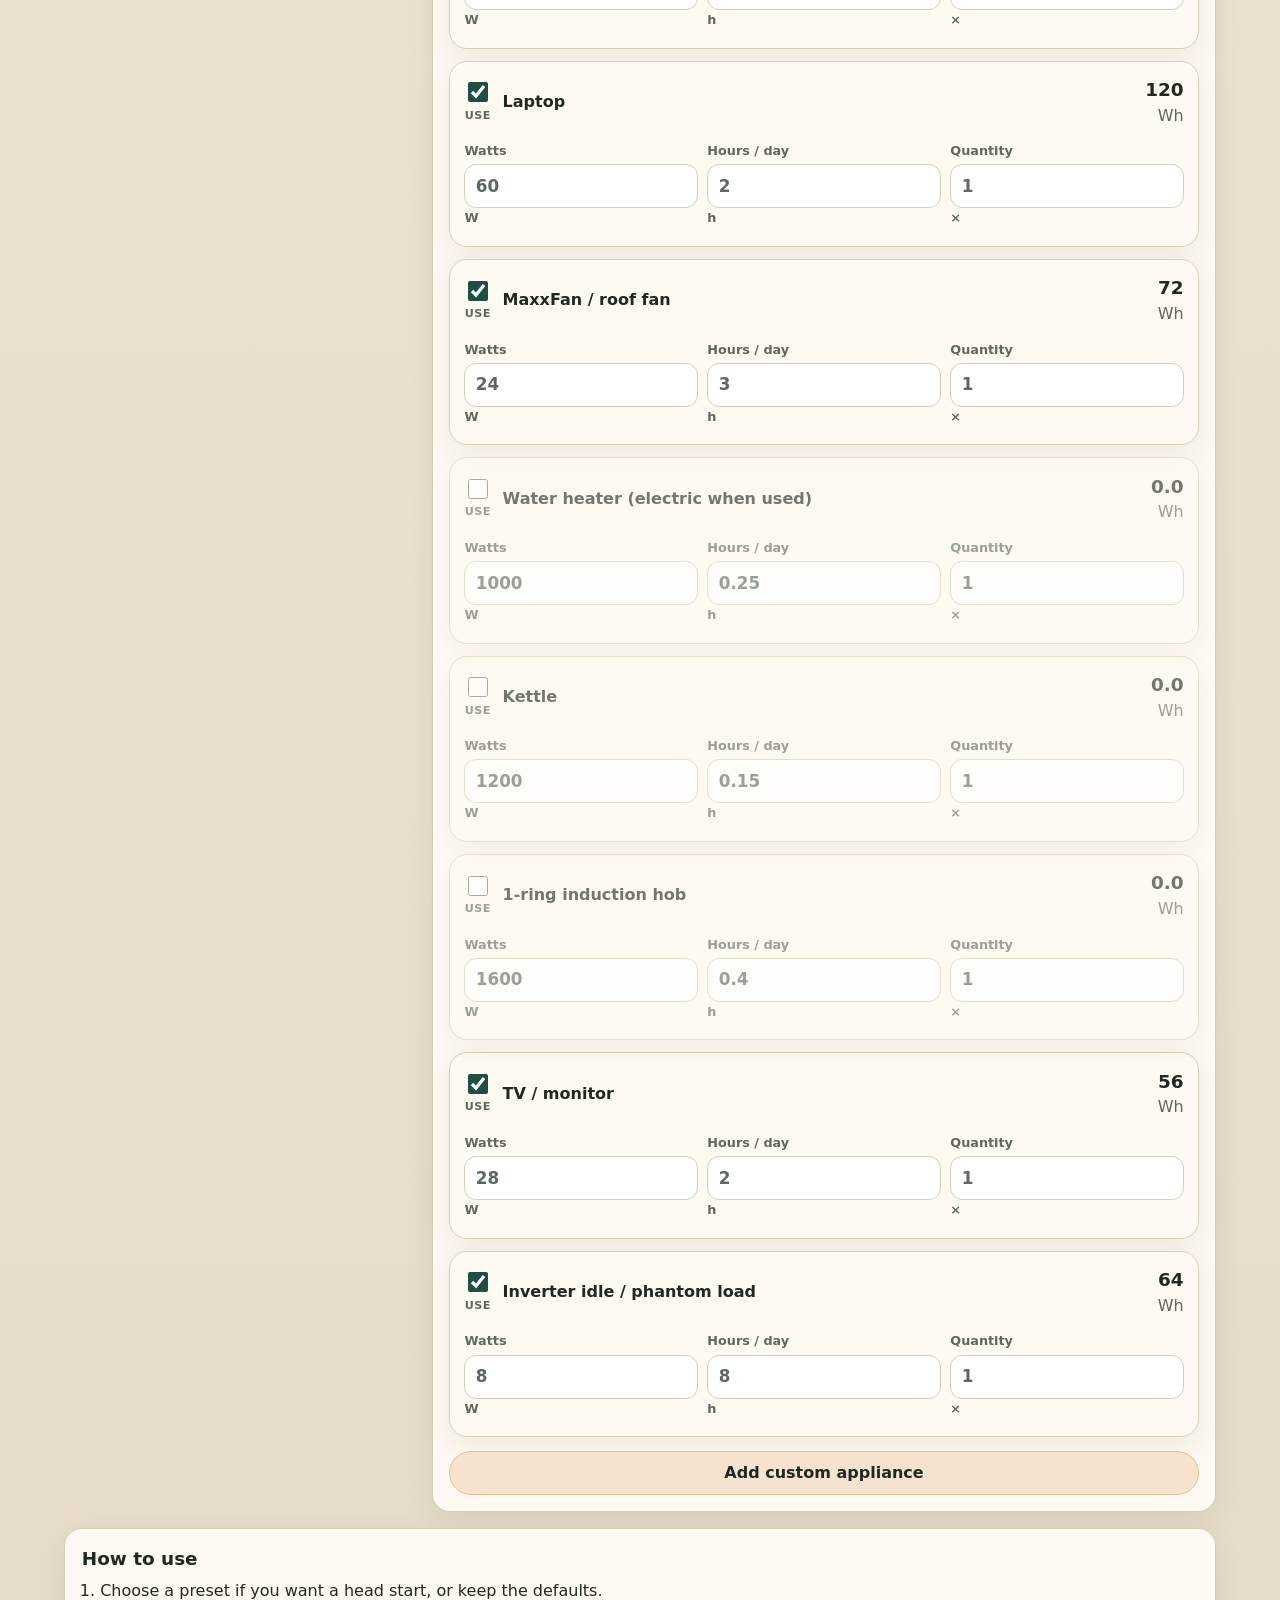
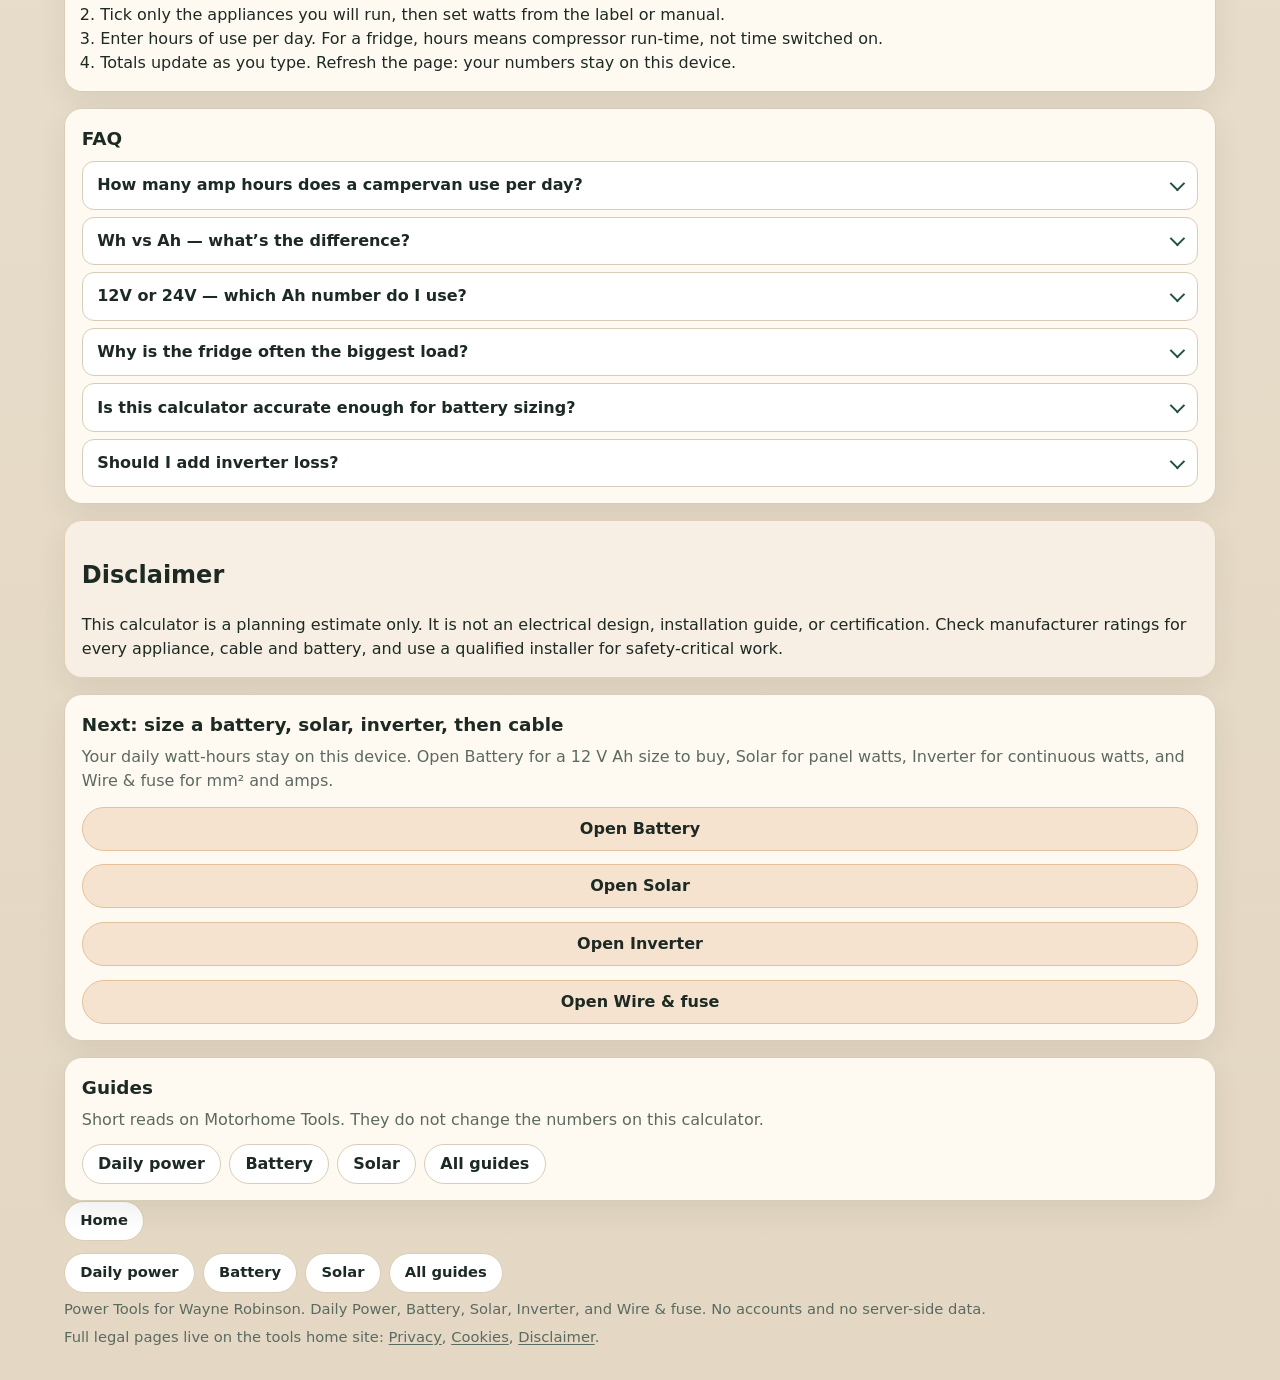
==== commit b17dbfaa: "Swap Power logos to the pine #1e4f43 family. Replace the old #2f5d46 mark and favicons with the unlo" ====
--- a/index.html
+++ b/index.html
@@ -13,13 +13,14 @@
     <meta property="og:type" content="website">
     <meta property="og:url" content="https://motorhomepower.co.uk/">
     <meta property="og:image" content="https://motorhomepower.co.uk/assets/icon-512.png">
-    <meta name="theme-color" content="#2f5d46">
-    <link rel="icon" href="assets/favicon.svg?v=20260911a" type="image/svg+xml">
-    <link rel="icon" href="assets/favicon-32.png?v=20260911a" type="image/png" sizes="32x32">
-    <link rel="apple-touch-icon" href="assets/apple-touch-icon.png?v=20260911a" sizes="180x180">
-    <link rel="icon" href="assets/icon-512.png?v=20260911a" type="image/png" sizes="512x512">
-    <!-- ASSET_VERSION=20260915c — bump this query on CSS/JS below to force-refresh cached assets. -->
-    <link rel="stylesheet" href="assets/styles.css?v=20260915c">
+    <meta property="og:image:alt" content="Power — motorhome tools">
+    <meta name="theme-color" content="#1e4f43">
+    <link rel="icon" href="assets/favicon.svg?v=20260915d" type="image/svg+xml">
+    <link rel="icon" href="assets/favicon-32.png?v=20260915d" type="image/png" sizes="32x32">
+    <link rel="apple-touch-icon" href="assets/apple-touch-icon.png?v=20260915d" sizes="180x180">
+    <link rel="icon" href="assets/icon-512.png?v=20260915d" type="image/png" sizes="512x512">
+    <!-- ASSET_VERSION=20260915d — bump this query on CSS/JS below to force-refresh cached assets. -->
+    <link rel="stylesheet" href="assets/styles.css?v=20260915d">
     <script type="application/ld+json">
     {
       "@context": "https://schema.org",
@@ -74,7 +75,7 @@
         <a href="https://motorhometools.co.uk/">Home</a>
       </nav>
       <a class="site-brand no-print" href="/">
-        <img src="assets/logo.svg?v=20260911b" width="40" height="40" alt="Power — motorhome tools">
+        <img src="assets/logo.svg?v=20260915d" width="40" height="40" alt="Power — motorhome tools">
         <span class="eyebrow">Power Tools</span>
       </a>
       <nav class="tool-nav no-print" aria-label="Power Tools">
--- a/assets/styles.css
+++ b/assets/styles.css
@@ -5,7 +5,7 @@
   --muted: #5b6a61;
   --card: #fffaf1;
   --card-edge: #d8cdb8;
-  --accent: #2f5d46;
+  --accent: #1e4f43;
   --accent-soft: #dce8df;
   --warm: #c56a27;
   --warm-soft: #f6e3cf;
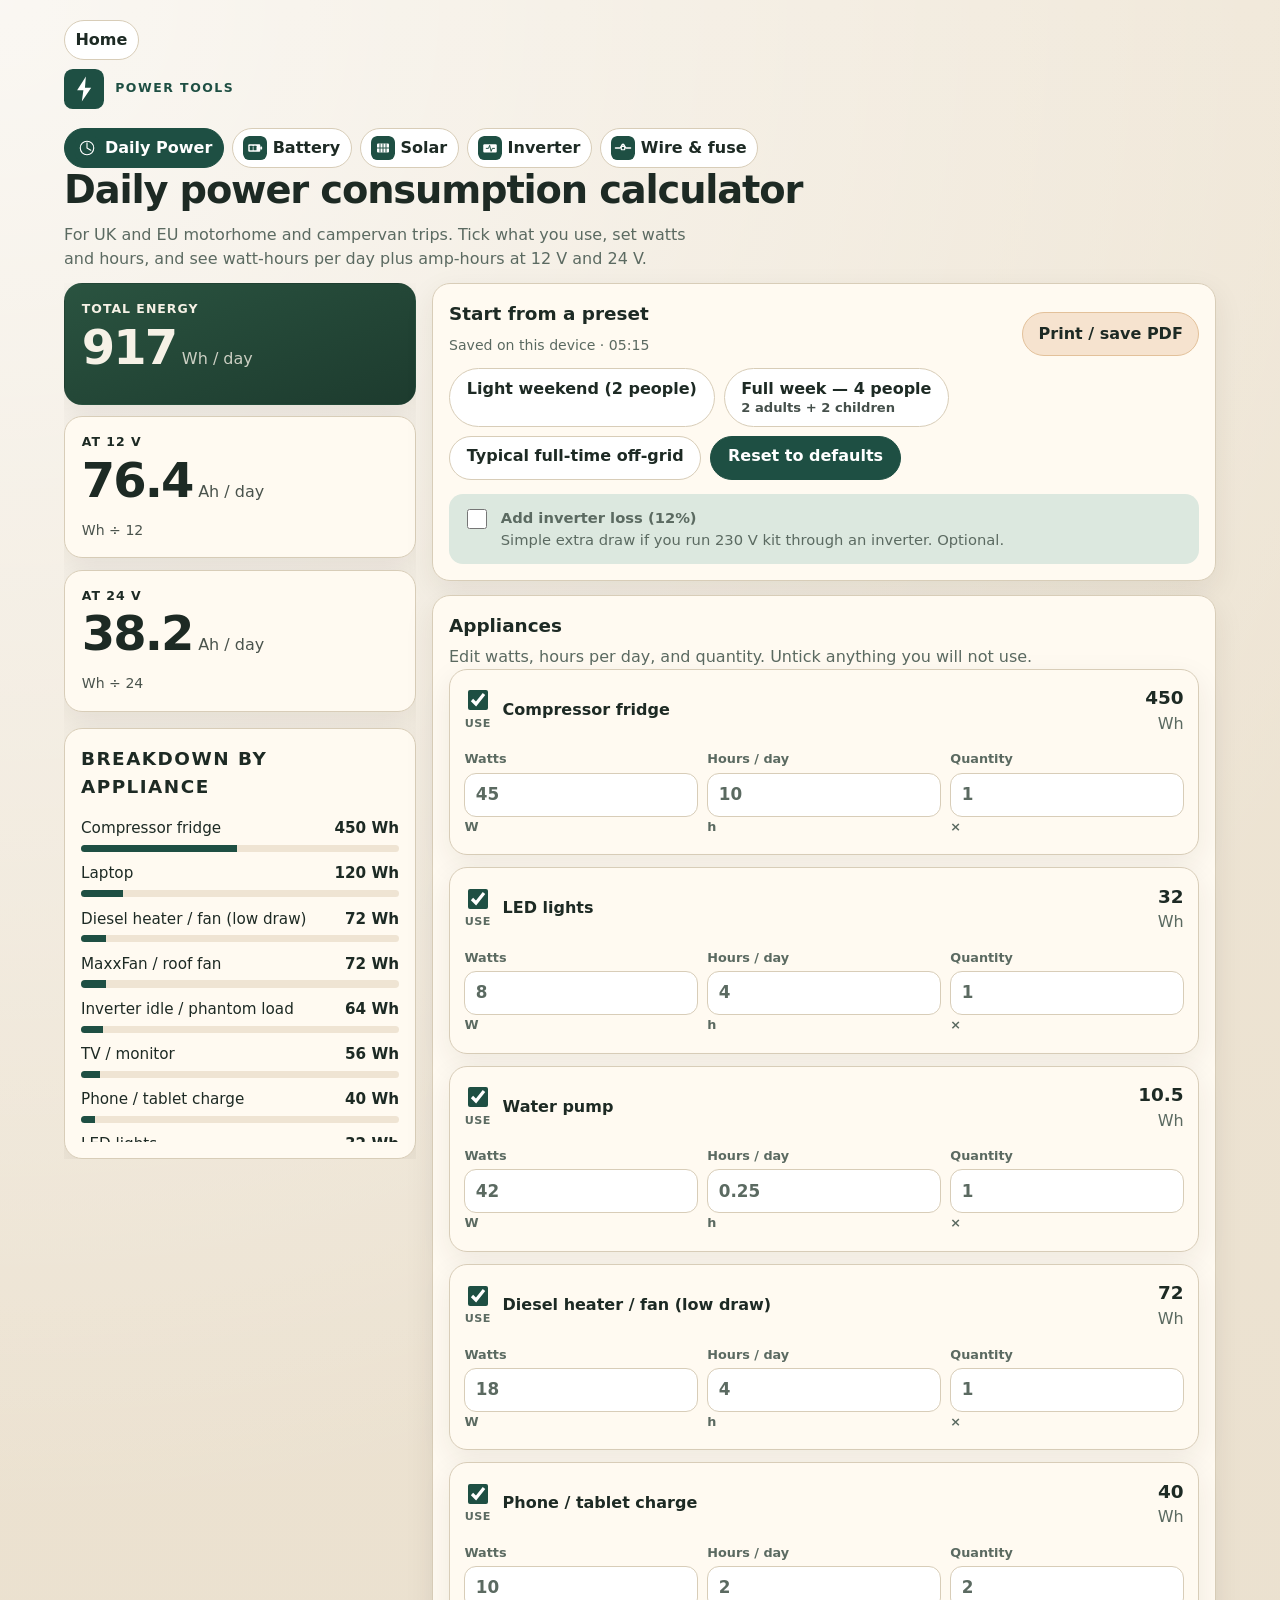
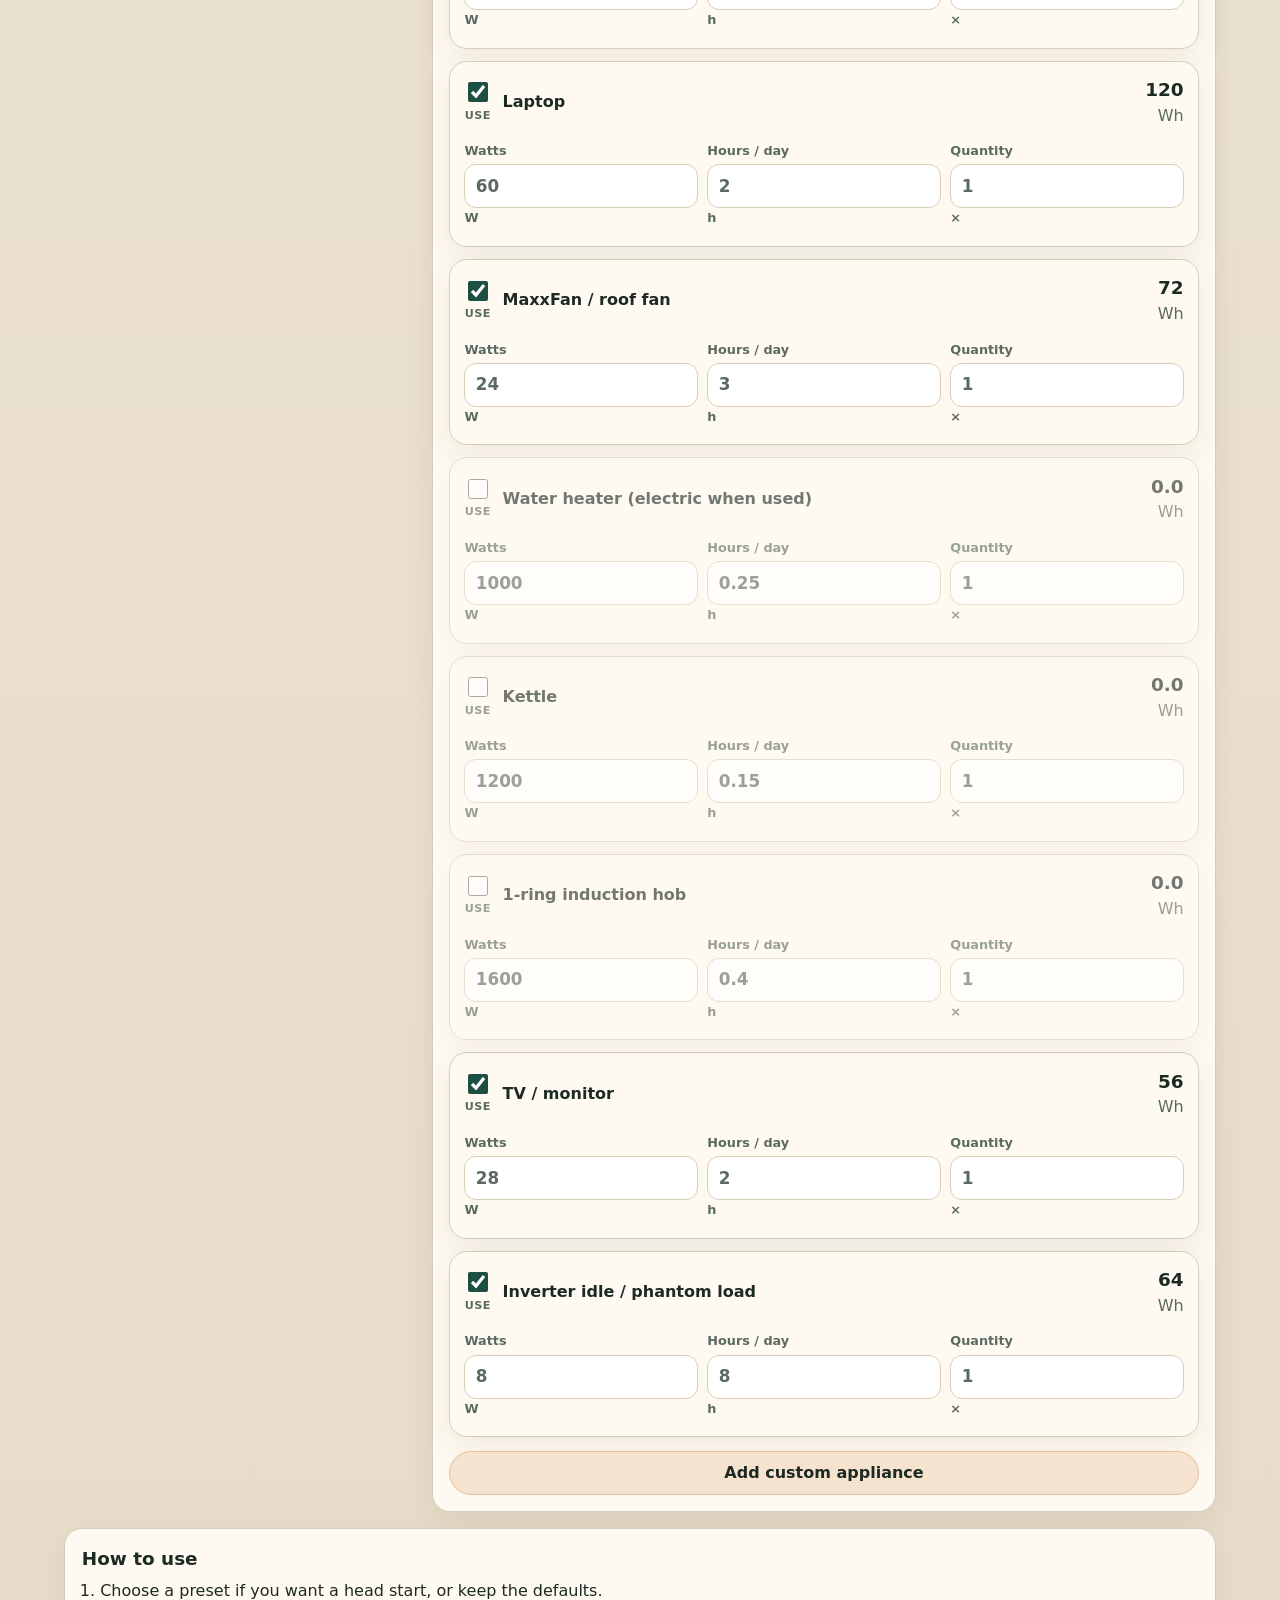
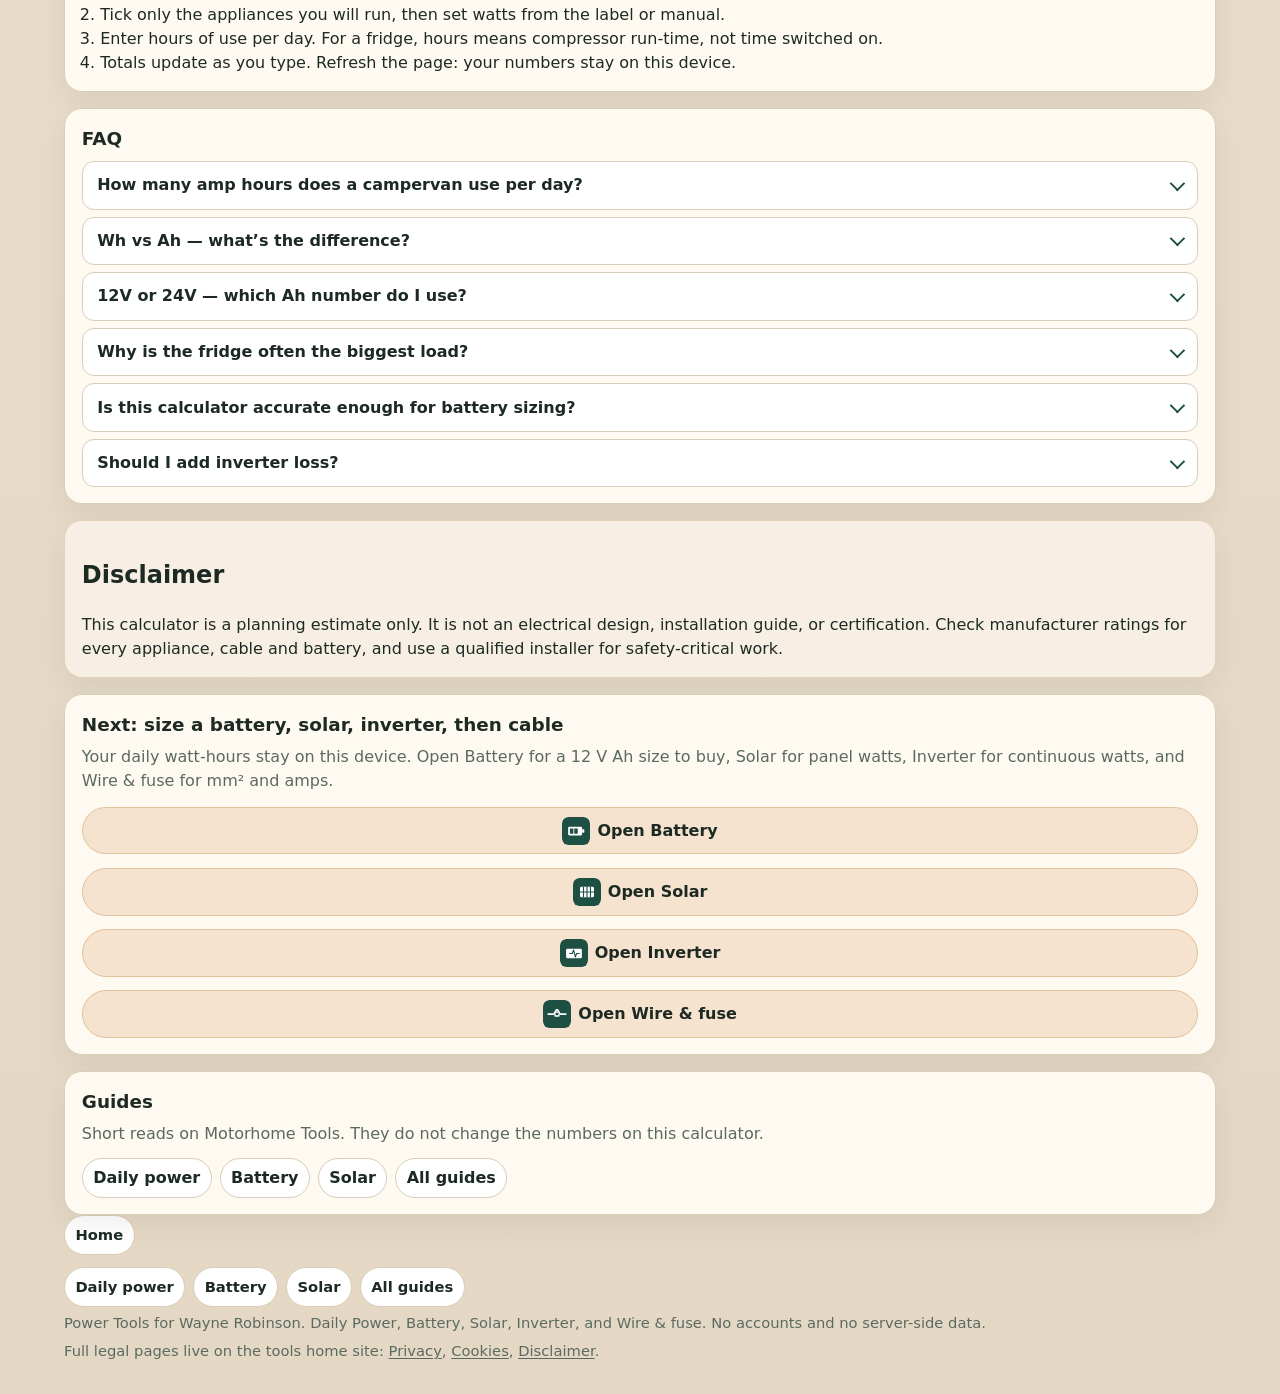
==== commit 612d48f3: "Add Power Tools nav glyphs to match Water Pine-tile glyphs sit before each Power Tools label and nex" ====
--- a/index.html
+++ b/index.html
@@ -15,12 +15,12 @@
     <meta property="og:image" content="https://motorhomepower.co.uk/assets/icon-512.png">
     <meta property="og:image:alt" content="Power — motorhome tools">
     <meta name="theme-color" content="#1e4f43">
-    <link rel="icon" href="assets/favicon.svg?v=20260915d" type="image/svg+xml">
-    <link rel="icon" href="assets/favicon-32.png?v=20260915d" type="image/png" sizes="32x32">
-    <link rel="apple-touch-icon" href="assets/apple-touch-icon.png?v=20260915d" sizes="180x180">
-    <link rel="icon" href="assets/icon-512.png?v=20260915d" type="image/png" sizes="512x512">
-    <!-- ASSET_VERSION=20260915d — bump this query on CSS/JS below to force-refresh cached assets. -->
-    <link rel="stylesheet" href="assets/styles.css?v=20260915d">
+    <link rel="icon" href="assets/favicon.svg?v=20260916glyphs" type="image/svg+xml">
+    <link rel="icon" href="assets/favicon-32.png?v=20260916glyphs" type="image/png" sizes="32x32">
+    <link rel="apple-touch-icon" href="assets/apple-touch-icon.png?v=20260916glyphs" sizes="180x180">
+    <link rel="icon" href="assets/icon-512.png?v=20260916glyphs" type="image/png" sizes="512x512">
+    <!-- ASSET_VERSION=20260916glyphs — bump this query on CSS/JS below to force-refresh cached assets. -->
+    <link rel="stylesheet" href="assets/styles.css?v=20260916glyphs">
     <script type="application/ld+json">
     {
       "@context": "https://schema.org",
@@ -75,15 +75,15 @@
         <a href="https://motorhometools.co.uk/">Home</a>
       </nav>
       <a class="site-brand no-print" href="/">
-        <img src="assets/logo.svg?v=20260915d" width="40" height="40" alt="Power — motorhome tools">
+        <img src="assets/logo.svg?v=20260916glyphs" width="40" height="40" alt="Power — motorhome tools">
         <span class="eyebrow">Power Tools</span>
       </a>
       <nav class="tool-nav no-print" aria-label="Power Tools">
-        <a href="/" aria-current="page">Daily Power</a>
-        <a href="battery.html">Battery</a>
-        <a href="solar.html">Solar</a>
-        <a href="inverter.html">Inverter</a>
-        <a href="wire.html">Wire &amp; fuse</a>
+        <a href="/" aria-current="page"><img class="tool-glyph" src="assets/glyph-daily.svg?v=20260916glyphs" width="24" height="24" alt="">Daily Power</a>
+        <a href="battery.html"><img class="tool-glyph" src="assets/glyph-battery.svg?v=20260916glyphs" width="24" height="24" alt="">Battery</a>
+        <a href="solar.html"><img class="tool-glyph" src="assets/glyph-solar.svg?v=20260916glyphs" width="24" height="24" alt="">Solar</a>
+        <a href="inverter.html"><img class="tool-glyph" src="assets/glyph-inverter.svg?v=20260916glyphs" width="24" height="24" alt="">Inverter</a>
+        <a href="wire.html"><img class="tool-glyph" src="assets/glyph-wire.svg?v=20260916glyphs" width="24" height="24" alt="">Wire &amp; fuse</a>
       </nav>
       <h1>Daily power consumption calculator</h1>
       <p class="lede no-print">
@@ -230,10 +230,10 @@
           Your daily watt-hours stay on this device. Open Battery for a 12&nbsp;V Ah size to buy,
           Solar for panel watts, Inverter for continuous watts, and Wire &amp; fuse for mm² and amps.
         </p>
-        <a class="add-btn next-tool-link" href="battery.html">Open Battery</a>
-        <a class="add-btn next-tool-link" href="solar.html">Open Solar</a>
-        <a class="add-btn next-tool-link" href="inverter.html">Open Inverter</a>
-        <a class="add-btn next-tool-link" href="wire.html">Open Wire &amp; fuse</a>
+        <a class="add-btn next-tool-link" href="battery.html"><img class="tool-glyph" src="assets/glyph-battery.svg?v=20260916glyphs" width="28" height="28" alt="">Open Battery</a>
+        <a class="add-btn next-tool-link" href="solar.html"><img class="tool-glyph" src="assets/glyph-solar.svg?v=20260916glyphs" width="28" height="28" alt="">Open Solar</a>
+        <a class="add-btn next-tool-link" href="inverter.html"><img class="tool-glyph" src="assets/glyph-inverter.svg?v=20260916glyphs" width="28" height="28" alt="">Open Inverter</a>
+        <a class="add-btn next-tool-link" href="wire.html"><img class="tool-glyph" src="assets/glyph-wire.svg?v=20260916glyphs" width="28" height="28" alt="">Open Wire &amp; fuse</a>
       </section>
 
       <section class="help-card guides-strip no-print" id="guides" aria-labelledby="guides-title">
--- a/assets/styles.css
+++ b/assets/styles.css
@@ -152,6 +152,19 @@
   cursor: pointer;
 }
 
+.tool-nav a {
+  gap: 0.35rem;
+  padding: 0.35rem 0.65rem;
+}
+
+.tool-glyph {
+  display: block;
+  width: 1.5rem;
+  height: 1.5rem;
+  flex: 0 0 1.5rem;
+  border-radius: 0.4rem;
+}
+
 .tool-nav a[aria-current="page"],
 .tool-nav a.is-current {
   background: var(--accent);
@@ -213,11 +226,18 @@
   display: inline-flex;
   align-items: center;
   justify-content: center;
+  gap: 0.45rem;
   width: auto;
   min-width: 12rem;
   margin-top: 0.85rem;
   margin-right: 0.55rem;
   text-decoration: none;
+}
+
+.next-tool-link .tool-glyph {
+  width: 1.75rem;
+  height: 1.75rem;
+  flex-basis: 1.75rem;
 }
 
 /* Phones: keep document order totals → appliances → breakdown. */
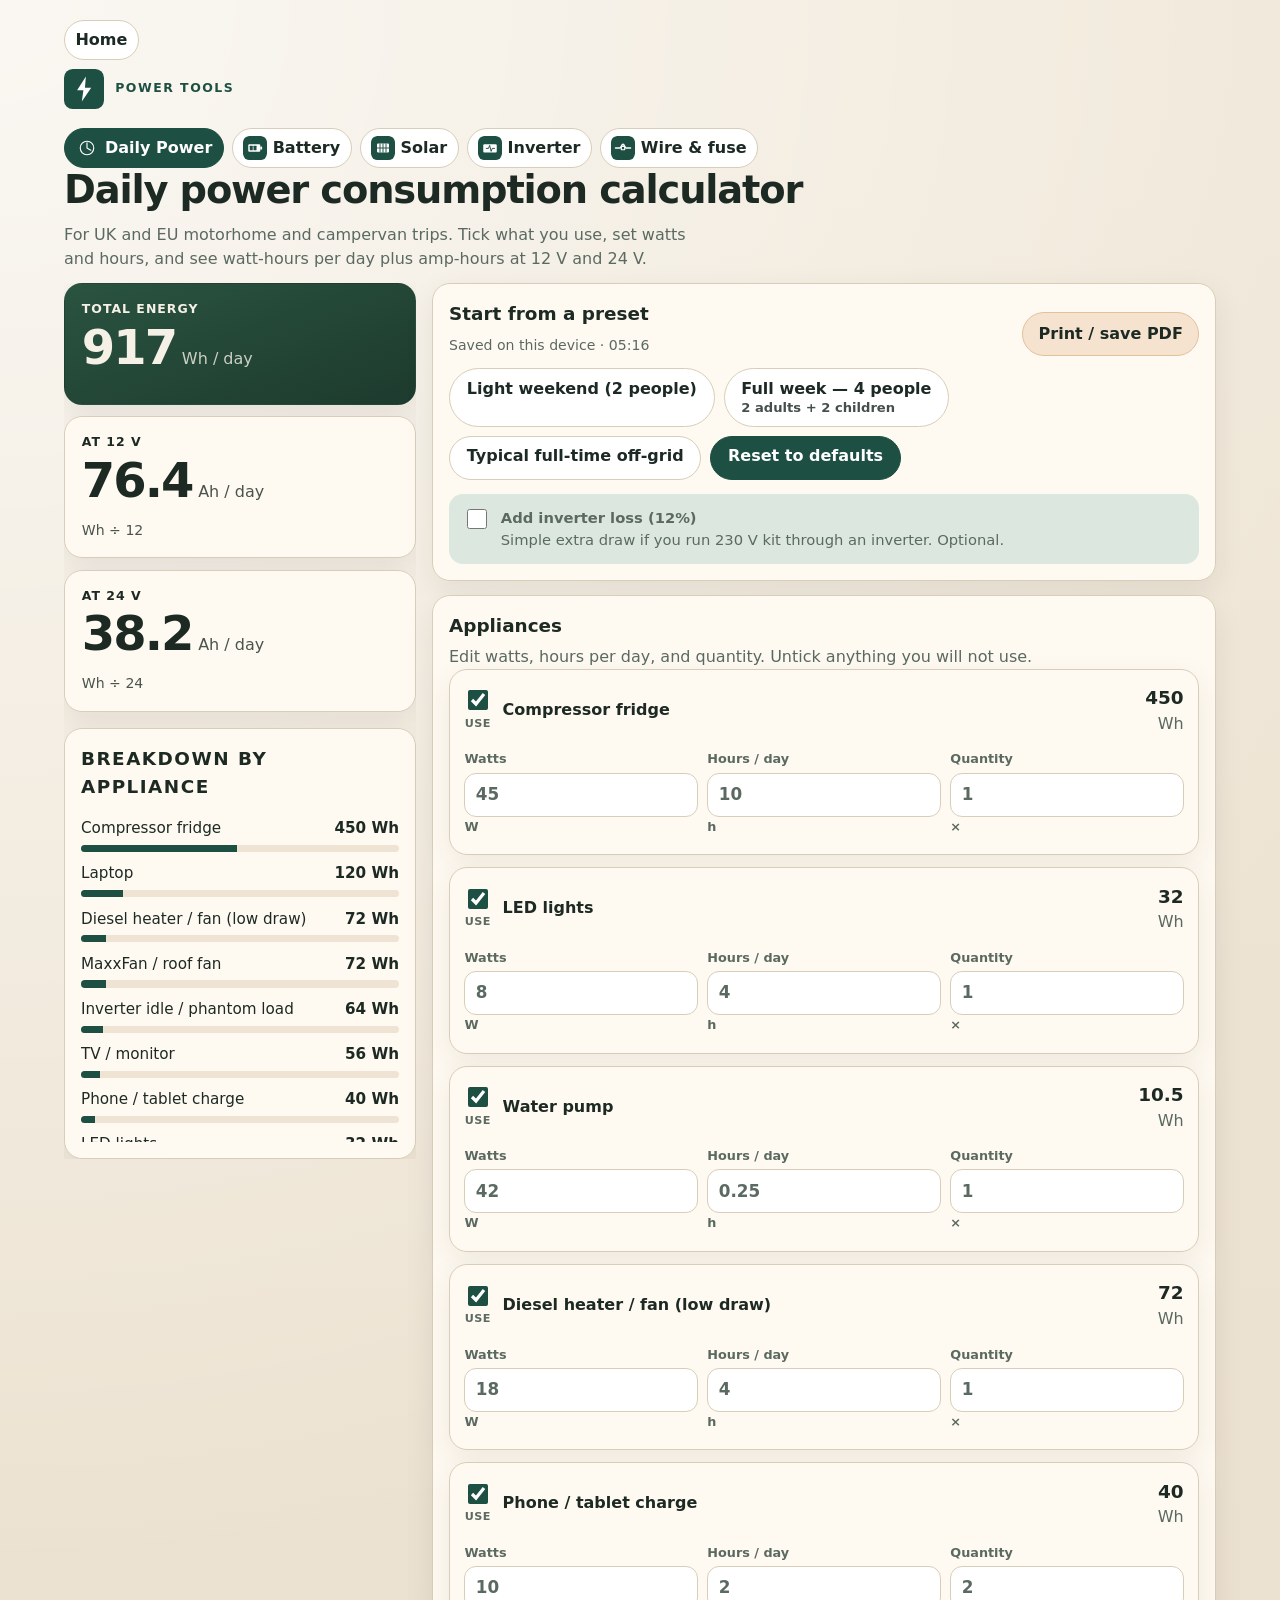
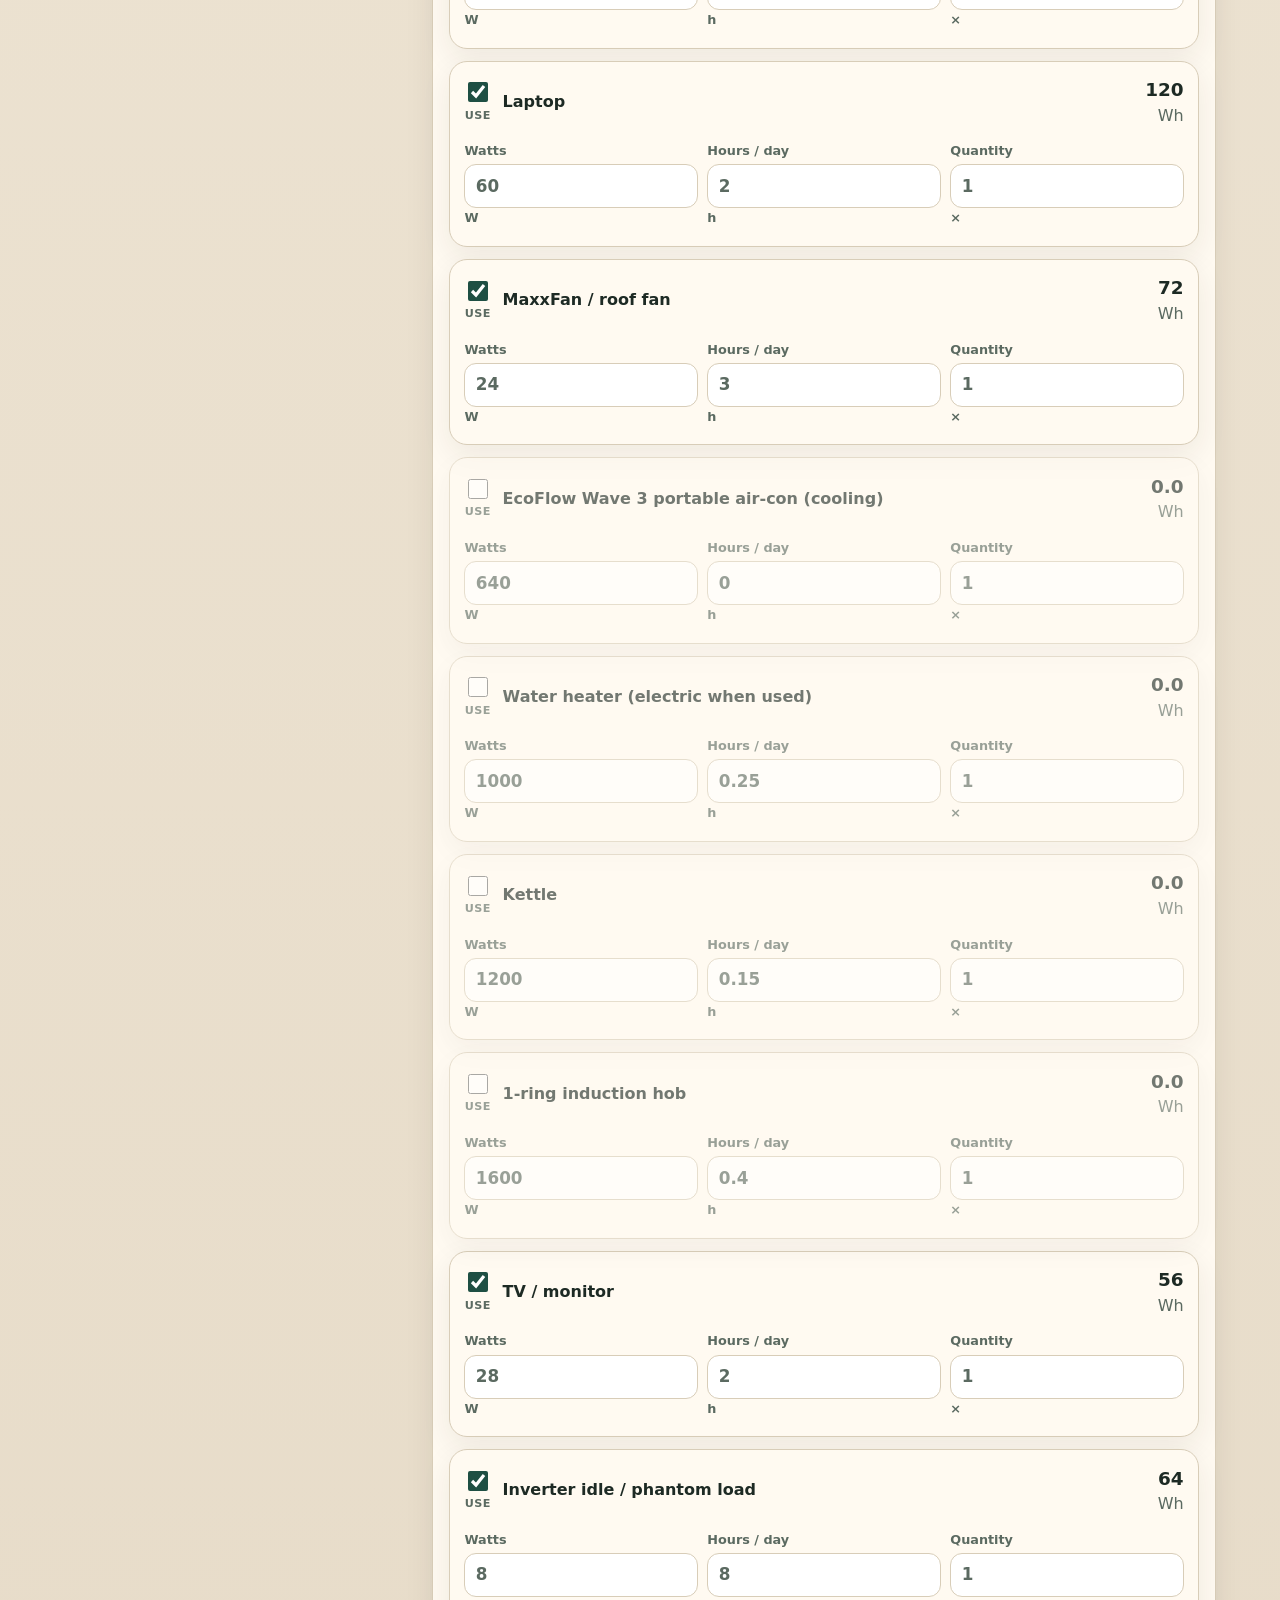
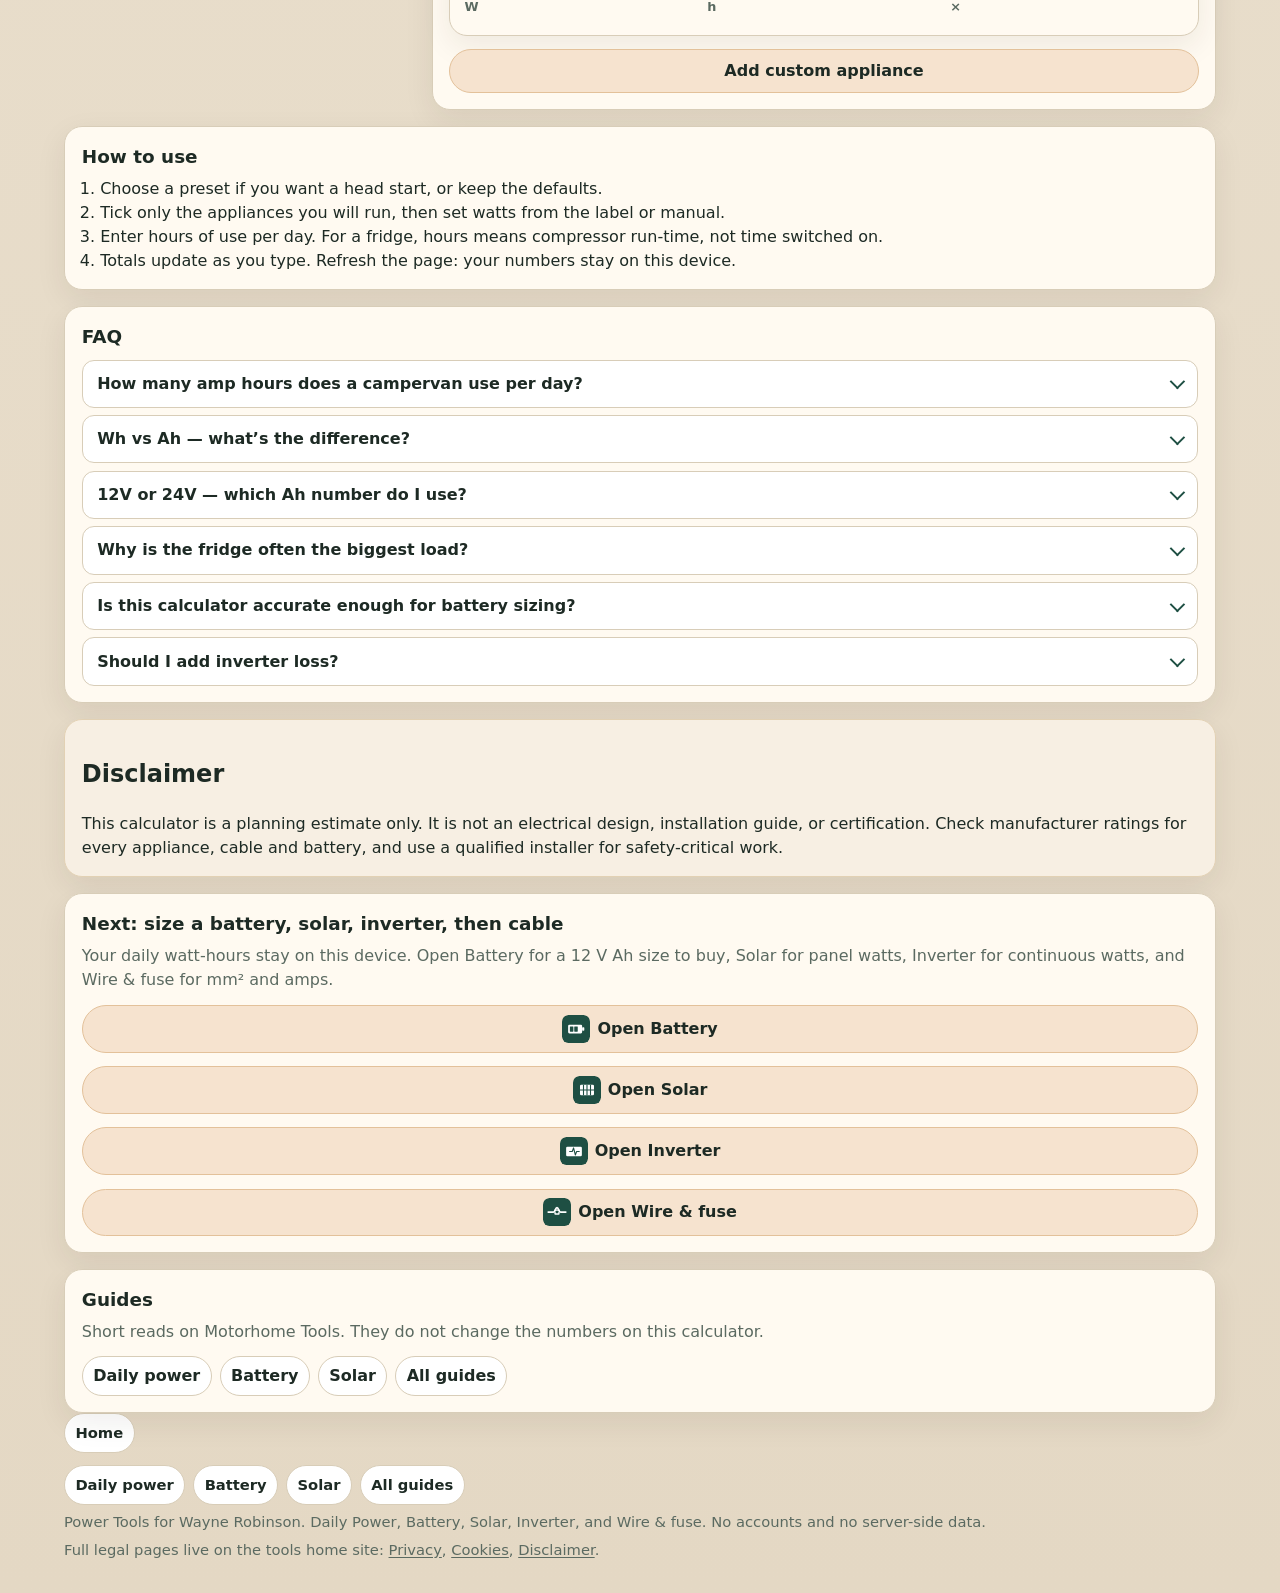
==== commit 7fdfadb2: "Add EcoFlow Wave 3 starter and Daily Power URL prefill. Labelled 640 W DC cooling row ships hours=0 " ====
--- a/index.html
+++ b/index.html
@@ -283,10 +283,10 @@
       </div>
     </div>
 
-    <script src="assets/calc.js?v=20260909a"></script>
-    <script src="assets/defaults.js?v=20260909a"></script>
+    <script src="assets/calc.js?v=20260918wave3"></script>
+    <script src="assets/defaults.js?v=20260918wave3"></script>
     <script src="assets/storage.js?v=20260909a"></script>
     <script src="assets/ui.js?v=20260909a"></script>
-    <script src="assets/app.js?v=20260909a"></script>
+    <script src="assets/app.js?v=20260918wave3"></script>
   </body>
 </html>
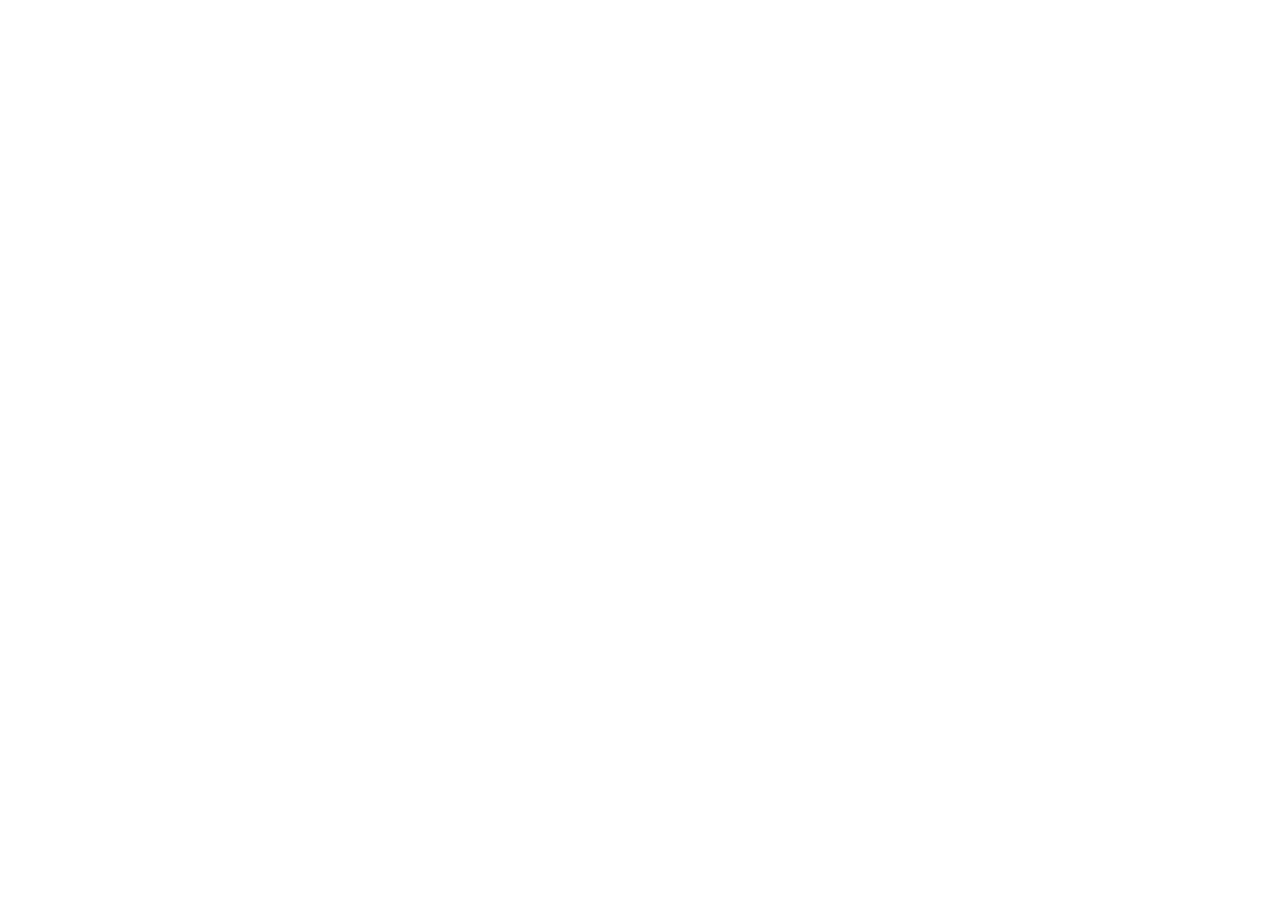
==== commit 5b862cb0: "Redirect old Power URLs to the Motorhome Tools hub. Render static deploys cannot emit a 301 from the" ====
--- a/index.html
+++ b/index.html
@@ -1,292 +1,17 @@
 <!DOCTYPE html>
 <html lang="en-GB">
-  <head>
-    <meta charset="utf-8">
-    <meta name="viewport" content="width=device-width, initial-scale=1">
-    <title>Campervan Daily Power Calculator | Wh &amp; Ah at 12V / 24V | UK &amp; EU</title>
-    <meta name="description" content="Work out campervan and motorhome daily power use in Wh and Ah at 12V and 24V. Free UK/EU planning estimate for fridge, lights, heater and more.">
-    <meta name="robots" content="index,follow">
-    <meta name="author" content="Wayne Robinson">
-    <link rel="canonical" href="https://motorhomepower.co.uk/">
-    <meta property="og:title" content="Campervan Daily Power Calculator | Wh &amp; Ah at 12V / 24V">
-    <meta property="og:description" content="Pick appliances and hours of use to see daily watt-hours and amp-hours at 12V and 24V for UK and EU motorhomes and campervans.">
-    <meta property="og:type" content="website">
-    <meta property="og:url" content="https://motorhomepower.co.uk/">
-    <meta property="og:image" content="https://motorhomepower.co.uk/assets/icon-512.png">
-    <meta property="og:image:alt" content="Power — motorhome tools">
-    <meta name="theme-color" content="#1e4f43">
-    <link rel="icon" href="assets/favicon.svg?v=20260916glyphs" type="image/svg+xml">
-    <link rel="icon" href="assets/favicon-32.png?v=20260916glyphs" type="image/png" sizes="32x32">
-    <link rel="apple-touch-icon" href="assets/apple-touch-icon.png?v=20260916glyphs" sizes="180x180">
-    <link rel="icon" href="assets/icon-512.png?v=20260916glyphs" type="image/png" sizes="512x512">
-    <!-- ASSET_VERSION=20260916glyphs — bump this query on CSS/JS below to force-refresh cached assets. -->
-    <link rel="stylesheet" href="assets/styles.css?v=20260916glyphs">
-    <script type="application/ld+json">
-    {
-      "@context": "https://schema.org",
-      "@graph": [
-        {
-          "@type": "WebApplication",
-          "name": "Campervan Daily Power Calculator",
-          "alternateName": "Daily power consumption calculator",
-          "url": "https://motorhomepower.co.uk/",
-          "description": "Work out campervan and motorhome daily power use in Wh and Ah at 12V and 24V. Free UK/EU planning estimate for fridge, lights, heater and more.",
-          "applicationCategory": "UtilitiesApplication",
-          "operatingSystem": "Any",
-          "browserRequirements": "Requires JavaScript. Works in modern mobile and desktop browsers.",
-          "inLanguage": "en-GB",
-          "isAccessibleForFree": true,
-          "author": {
-            "@type": "Person",
-            "name": "Wayne Robinson"
-          },
-          "featureList": [
-            "Daily watt-hours from appliances and hours of use",
-            "Amp-hours at 12 V and 24 V",
-            "Optional inverter-loss allowance",
-            "Figures stay on this device"
-          ]
-        },
-        {
-          "@type": "BreadcrumbList",
-          "itemListElement": [
-            {
-              "@type": "ListItem",
-              "position": 1,
-              "name": "Motorhome Tools",
-              "item": "https://motorhometools.co.uk/"
-            },
-            {
-              "@type": "ListItem",
-              "position": 2,
-              "name": "Daily Power",
-              "item": "https://motorhomepower.co.uk/"
-            }
-          ]
-        }
-      ]
-    }
-    </script>
-  </head>
-  <body>
-    <a class="skip-link no-print" href="#calculator">Skip to calculator</a>
-    <header class="site-header">
-      <nav class="tool-nav hub-home no-print" aria-label="Motorhome Tools">
-        <a href="https://motorhometools.co.uk/">Home</a>
-      </nav>
-      <a class="site-brand no-print" href="/">
-        <img src="assets/logo.svg?v=20260916glyphs" width="40" height="40" alt="Power — motorhome tools">
-        <span class="eyebrow">Power Tools</span>
-      </a>
-      <nav class="tool-nav no-print" aria-label="Power Tools">
-        <a href="/" aria-current="page"><img class="tool-glyph" src="assets/glyph-daily.svg?v=20260916glyphs" width="24" height="24" alt="">Daily Power</a>
-        <a href="battery.html"><img class="tool-glyph" src="assets/glyph-battery.svg?v=20260916glyphs" width="24" height="24" alt="">Battery</a>
-        <a href="solar.html"><img class="tool-glyph" src="assets/glyph-solar.svg?v=20260916glyphs" width="24" height="24" alt="">Solar</a>
-        <a href="inverter.html"><img class="tool-glyph" src="assets/glyph-inverter.svg?v=20260916glyphs" width="24" height="24" alt="">Inverter</a>
-        <a href="wire.html"><img class="tool-glyph" src="assets/glyph-wire.svg?v=20260916glyphs" width="24" height="24" alt="">Wire &amp; fuse</a>
-      </nav>
-      <h1>Daily power consumption calculator</h1>
-      <p class="lede no-print">
-        For UK and EU motorhome and campervan trips. Tick what you use, set watts and hours,
-        and see watt-hours per day plus amp-hours at 12&nbsp;V and 24&nbsp;V.
-      </p>
-      <p class="print-only print-meta">Planning estimate · daily Wh and Ah at 12&nbsp;V and 24&nbsp;V</p>
-    </header>
-
-    <main id="calculator" class="site-main">
-      <div class="layout">
-        <div class="summary-stack">
-          <div class="totals-wrap">
-            <section class="totals" aria-live="polite">
-              <article class="total-card primary">
-                <p class="label">Total energy</p>
-                <p class="value"><strong id="total-wh">0</strong><span>Wh / day</span></p>
-                <p class="hint" id="loss-note" hidden></p>
-              </article>
-              <div class="ah-grid">
-                <article class="total-card">
-                  <p class="label">At 12 V</p>
-                  <p class="value"><strong id="total-ah12">0</strong><span>Ah / day</span></p>
-                  <p class="hint">Wh ÷ 12</p>
-                </article>
-                <article class="total-card">
-                  <p class="label">At 24 V</p>
-                  <p class="value"><strong id="total-ah24">0</strong><span>Ah / day</span></p>
-                  <p class="hint">Wh ÷ 24</p>
-                </article>
-              </div>
-            </section>
-          </div>
-
-          <section class="breakdown panel" aria-labelledby="breakdown-title">
-            <h2 id="breakdown-title">Breakdown by appliance</h2>
-            <ol id="breakdown-list"></ol>
-          </section>
-        </div>
-
-        <div class="controls">
-          <section class="panel no-print" aria-labelledby="preset-title">
-            <div class="panel-head">
-              <div>
-                <h2 id="preset-title">Start from a preset</h2>
-                <p class="save-state" id="save-state">Saved on this device</p>
-              </div>
-              <button type="button" class="print-btn" id="print-sheet">Print / save PDF</button>
-            </div>
-            <div id="presets" class="preset-row" role="group" aria-label="Usage presets"></div>
-            <label class="loss-toggle">
-              <input id="inverter-loss" type="checkbox">
-              <span>
-                <strong>Add inverter loss (12%)</strong>
-                <span>Simple extra draw if you run 230&nbsp;V kit through an inverter. Optional.</span>
-              </span>
-            </label>
-          </section>
-
-          <section class="panel loads-panel no-print" aria-labelledby="loads-title">
-            <h2 id="loads-title">Appliances</h2>
-            <p class="lede tight">Edit watts, hours per day, and quantity. Untick anything you will not use.</p>
-            <div id="appliance-list" class="appliance-list"></div>
-            <button type="button" class="add-btn" id="add-custom">Add custom appliance</button>
-          </section>
-        </div>
-      </div>
-
-      <section class="help-grid no-print" aria-labelledby="help-title">
-        <article class="help-card">
-          <h2 id="help-title">How to use</h2>
-          <ol>
-            <li>Choose a preset if you want a head start, or keep the defaults.</li>
-            <li>Tick only the appliances you will run, then set watts from the label or manual.</li>
-            <li>Enter hours of use per day. For a fridge, hours means compressor run-time, not time switched on.</li>
-            <li>Totals update as you type. Refresh the page: your numbers stay on this device.</li>
-          </ol>
-        </article>
-      </section>
-
-      <section class="help-card faq-card no-print" aria-labelledby="faq-title">
-        <h2 id="faq-title">FAQ</h2>
-        <details>
-          <summary>How many amp hours does a campervan use per day?</summary>
-          <p>
-            There is no single number. A light weekend for two people is often a few tens of Ah at 12&nbsp;V.
-              A family week with a kettle or induction hob through an inverter can be a few hundred Ah.
-              Use the totals above for your own kit rather than a rule of thumb.
-          </p>
-        </details>
-        <details>
-          <summary>Wh vs Ah — what’s the difference?</summary>
-          <p>
-            Watt-hours (Wh) measure energy. Amp-hours (Ah) are that energy divided by battery voltage:
-              Ah = Wh ÷ volts. Wh is useful for comparing loads. Ah is useful once you know whether the
-              battery is 12&nbsp;V or 24&nbsp;V.
-          </p>
-        </details>
-        <details>
-          <summary>12V or 24V — which Ah number do I use?</summary>
-          <p>
-            Use the Ah figure that matches your leisure-battery voltage. The same daily Wh is half the Ah
-              on 24&nbsp;V (Wh ÷ 24) compared with 12&nbsp;V (Wh ÷ 12). Do not mix the two.
-          </p>
-        </details>
-        <details>
-          <summary>Why is the fridge often the biggest load?</summary>
-          <p>
-            A compressor fridge may only draw 40–60&nbsp;W, but it cycles for many hours. That daily
-              watt-hour total often beats lights, phones and a laptop combined. Hours here means compressor
-              run-time, not time the fridge is switched on.
-          </p>
-        </details>
-        <details>
-          <summary>Is this calculator accurate enough for battery sizing?</summary>
-          <p>
-            It is a planning estimate, not a design or a guarantee. Weather, fridge duty cycle, cable
-              losses, battery age and inverter efficiency all change the real figure. Use it to compare
-              setups and leave a margin; get a qualified installer for safety-critical work.
-          </p>
-        </details>
-        <details>
-          <summary>Should I add inverter loss?</summary>
-          <p>
-            Tick it if you run 230&nbsp;V kit (kettle, hob, laptop brick) through an inverter. The extra
-              12% is a simple allowance, not a measured efficiency. 12&nbsp;V loads such as the fridge do
-              not need it on their own.
-          </p>
-        </details>
-      </section>
-
-      <aside class="disclaimer" aria-label="Disclaimer">
-        <h2>Disclaimer</h2>
-        <p>
-          This calculator is a planning estimate only. It is not an electrical design, installation guide,
-          or certification. Check manufacturer ratings for every appliance, cable and battery, and use a
-          qualified installer for safety-critical work.
-        </p>
-      </aside>
-
-      <section class="help-card next-tool no-print" aria-labelledby="next-tool-title">
-        <h2 id="next-tool-title">Next: size a battery, solar, inverter, then cable</h2>
-        <p>
-          Your daily watt-hours stay on this device. Open Battery for a 12&nbsp;V Ah size to buy,
-          Solar for panel watts, Inverter for continuous watts, and Wire &amp; fuse for mm² and amps.
-        </p>
-        <a class="add-btn next-tool-link" href="battery.html"><img class="tool-glyph" src="assets/glyph-battery.svg?v=20260916glyphs" width="28" height="28" alt="">Open Battery</a>
-        <a class="add-btn next-tool-link" href="solar.html"><img class="tool-glyph" src="assets/glyph-solar.svg?v=20260916glyphs" width="28" height="28" alt="">Open Solar</a>
-        <a class="add-btn next-tool-link" href="inverter.html"><img class="tool-glyph" src="assets/glyph-inverter.svg?v=20260916glyphs" width="28" height="28" alt="">Open Inverter</a>
-        <a class="add-btn next-tool-link" href="wire.html"><img class="tool-glyph" src="assets/glyph-wire.svg?v=20260916glyphs" width="28" height="28" alt="">Open Wire &amp; fuse</a>
-      </section>
-
-      <section class="help-card guides-strip no-print" id="guides" aria-labelledby="guides-title">
-        <h2 id="guides-title">Guides</h2>
-        <p>Short reads on Motorhome Tools. They do not change the numbers on this calculator.</p>
-        <nav class="tool-nav" aria-label="Guides">
-          <a href="https://motorhometools.co.uk/guides/daily-power-budget.html">Daily power</a>
-          <a href="https://motorhometools.co.uk/guides/battery-size-plain-english.html">Battery</a>
-          <a href="https://motorhometools.co.uk/guides/solar-reality-check.html">Solar</a>
-          <a href="https://motorhometools.co.uk/guides/">All guides</a>
-        </nav>
-      </section>
-    </main>
-
-    <footer class="site-footer no-print">
-      <nav class="tool-nav hub-home" aria-label="Motorhome Tools">
-        <a href="https://motorhometools.co.uk/">Home</a>
-      </nav>
-      <nav class="tool-nav" aria-label="Guides">
-        <a href="https://motorhometools.co.uk/guides/daily-power-budget.html">Daily power</a>
-        <a href="https://motorhometools.co.uk/guides/battery-size-plain-english.html">Battery</a>
-        <a href="https://motorhometools.co.uk/guides/solar-reality-check.html">Solar</a>
-        <a href="https://motorhometools.co.uk/guides/">All guides</a>
-      </nav>
-      <p>Power Tools for Wayne Robinson. Daily Power, Battery, Solar, Inverter, and Wire &amp; fuse. No accounts and no server-side data.</p>
-      <p class="footer-legal">Full legal pages live on the tools home site: <a href="https://motorhometools.co.uk/privacy.html">Privacy</a>, <a href="https://motorhometools.co.uk/cookies.html">Cookies</a>, <a href="https://motorhometools.co.uk/disclaimer.html">Disclaimer</a>.</p>
-    </footer>
-
-    <div
-      class="rotate-gate no-print"
-      id="rotate-gate"
-      role="alertdialog"
-      aria-modal="true"
-      aria-hidden="true"
-      aria-labelledby="rotate-gate-title"
-      aria-describedby="rotate-gate-text"
-    >
-      <div class="rotate-gate-card">
-        <svg class="rotate-gate-icon" viewBox="0 0 64 64" aria-hidden="true" focusable="false">
-          <rect x="18" y="8" width="28" height="48" rx="5" fill="none" stroke="currentColor" stroke-width="3"></rect>
-          <circle cx="32" cy="48" r="2.2" fill="currentColor"></circle>
-          <path d="M50 28a18 18 0 0 1-28 15" fill="none" stroke="currentColor" stroke-width="3" stroke-linecap="round"></path>
-          <path d="M46 22v8h8" fill="none" stroke="currentColor" stroke-width="3" stroke-linecap="round" stroke-linejoin="round"></path>
-        </svg>
-        <h2 id="rotate-gate-title" tabindex="-1">Turn your phone upright</h2>
-        <p id="rotate-gate-text">This calculator is made for portrait. Rotate your phone back to keep using it.</p>
-      </div>
-    </div>
-
-    <script src="assets/calc.js?v=20260918wave3"></script>
-    <script src="assets/defaults.js?v=20260918wave3"></script>
-    <script src="assets/storage.js?v=20260909a"></script>
-    <script src="assets/ui.js?v=20260909a"></script>
-    <script src="assets/app.js?v=20260918wave3"></script>
-  </body>
+<head>
+  <meta charset="utf-8">
+  <meta name="viewport" content="width=device-width, initial-scale=1">
+  <title>Daily Power has moved</title>
+  <meta name="robots" content="noindex">
+  <link rel="canonical" href="https://motorhometools.co.uk/power/">
+  <meta http-equiv="refresh" content="0;url=https://motorhometools.co.uk/power/">
+  <script>
+    location.replace("https://motorhometools.co.uk/power/" + location.search + location.hash);
+  </script>
+</head>
+<body>
+  <p><a href="https://motorhometools.co.uk/power/">Daily Power has moved to Motorhome Tools.</a></p>
+</body>
 </html>
